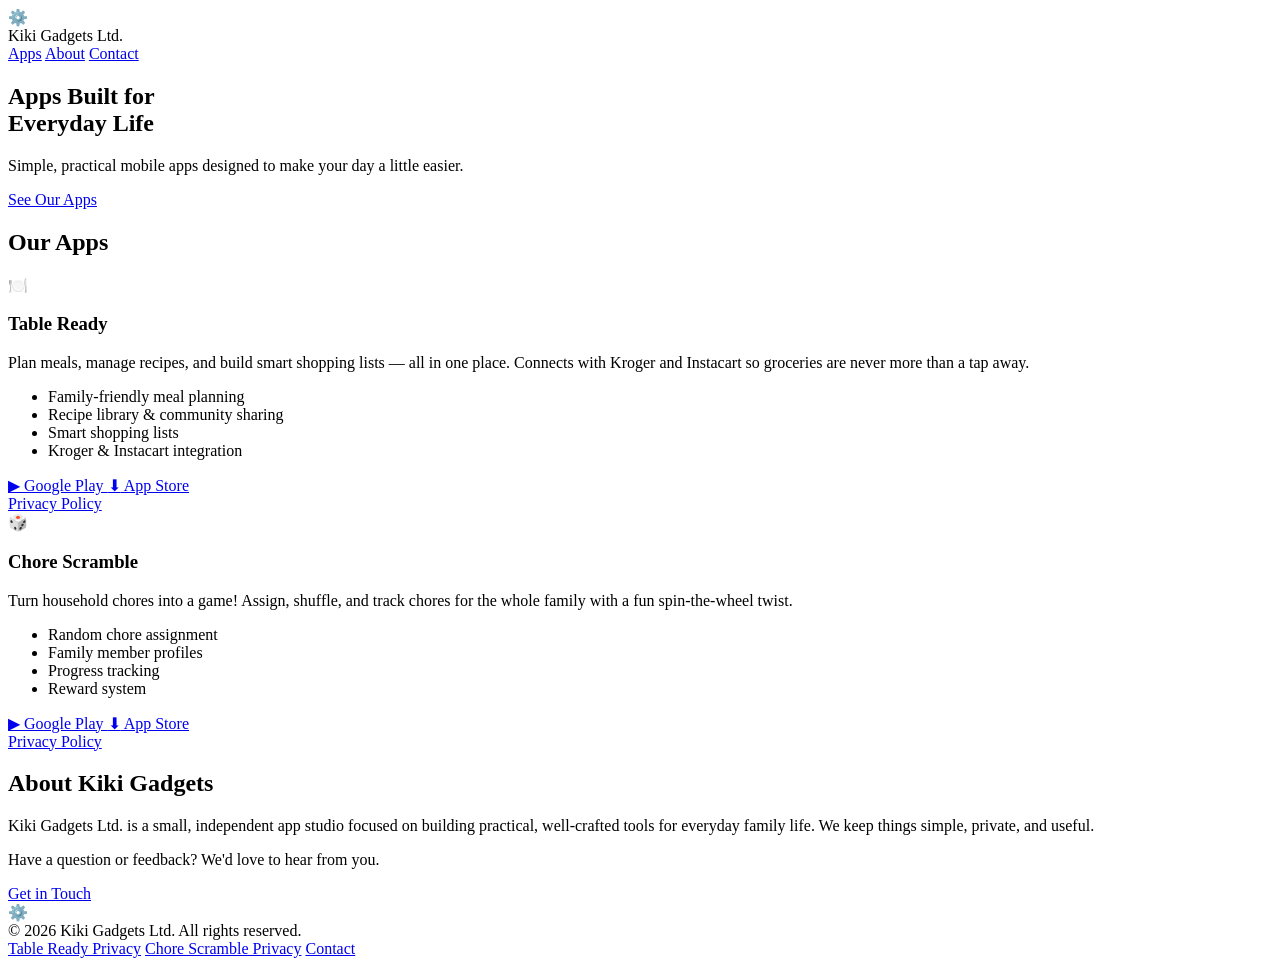
==== index.html @ 265336d8 "fix: update contact email to support@ in index.html" ====
<!DOCTYPE html>
<html lang="en">
<head>
  <meta charset="UTF-8" />
  <meta name="viewport" content="width=device-width, initial-scale=1.0" />
  <title>Kiki Gadgets Ltd. — Apps for Everyday Life</title>
  <link rel="stylesheet" href="style.css" />
</head>
<body>

  <!-- HEADER -->
  <header>
    <div class="header-inner">
      <div class="logo">
        <span class="logo-icon">⚙️</span>
        <div>
          <span class="logo-name">Kiki Gadgets</span>
          <span class="logo-tagline">Ltd.</span>
        </div>
      </div>
      <nav>
        <a href="#apps">Apps</a>
        <a href="#about">About</a>
        <a href="mailto:support@kikigadgetsltd.com">Contact</a>
      </nav>
    </div>
  </header>

  <!-- HERO -->
  <section class="hero">
    <div class="hero-inner">
      <h1>Apps Built for<br><span class="highlight">Everyday Life</span></h1>
      <p class="hero-sub">Simple, practical mobile apps designed to make your day a little easier.</p>
      <a href="#apps" class="btn-primary">See Our Apps</a>
    </div>
  </section>

  <!-- APPS -->
  <section id="apps" class="apps-section">
    <div class="container">
      <h2>Our Apps</h2>
      <div class="app-grid">

        <!-- Table Ready -->
        <div class="app-card">
          <div class="app-icon tr-icon">🍽️</div>
          <h3>Table Ready</h3>
          <p class="app-desc">
            Plan meals, manage recipes, and build smart shopping lists — all in one place.
            Connects with Kroger and Instacart so groceries are never more than a tap away.
          </p>
          <ul class="app-features">
            <li>Family-friendly meal planning</li>
            <li>Recipe library &amp; community sharing</li>
            <li>Smart shopping lists</li>
            <li>Kroger &amp; Instacart integration</li>
          </ul>
          <div class="app-links">
            <a href="#" class="store-btn google-btn">
              <span>▶</span> Google Play
            </a>
            <a href="#" class="store-btn apple-btn">
              <span>⬇</span> App Store
            </a>
          </div>
          <a href="privacy-table-ready.html" class="privacy-link">Privacy Policy</a>
        </div>

        <!-- Chore Scramble -->
        <div class="app-card">
          <div class="app-icon cs-icon">🎲</div>
          <h3>Chore Scramble</h3>
          <p class="app-desc">
            Turn household chores into a game! Assign, shuffle, and track chores for the
            whole family with a fun spin-the-wheel twist.
          </p>
          <ul class="app-features">
            <li>Random chore assignment</li>
            <li>Family member profiles</li>
            <li>Progress tracking</li>
            <li>Reward system</li>
          </ul>
          <div class="app-links">
            <a href="#" class="store-btn google-btn">
              <span>▶</span> Google Play
            </a>
            <a href="#" class="store-btn apple-btn">
              <span>⬇</span> App Store
            </a>
          </div>
          <a href="privacy-chore-scramble.html" class="privacy-link">Privacy Policy</a>
        </div>

      </div>
    </div>
  </section>

  <!-- ABOUT -->
  <section id="about" class="about-section">
    <div class="container about-inner">
      <div class="about-text">
        <h2>About Kiki Gadgets</h2>
        <p>
          Kiki Gadgets Ltd. is a small, independent app studio focused on building practical,
          well-crafted tools for everyday family life. We keep things simple, private, and useful.
        </p>
        <p>
          Have a question or feedback? We'd love to hear from you.
        </p>
        <a href="mailto:support@kikigadgetsltd.com" class="btn-secondary">Get in Touch</a>
      </div>
      <div class="about-icon">⚙️</div>
    </div>
  </section>

  <!-- FOOTER -->
  <footer>
    <div class="container footer-inner">
      <span>© 2026 Kiki Gadgets Ltd. All rights reserved.</span>
      <div class="footer-links">
        <a href="privacy-table-ready.html">Table Ready Privacy</a>
        <a href="privacy-chore-scramble.html">Chore Scramble Privacy</a>
        <a href="mailto:support@kikigadgetsltd.com">Contact</a>
      </div>
    </div>
  </footer>

</body>
</html>
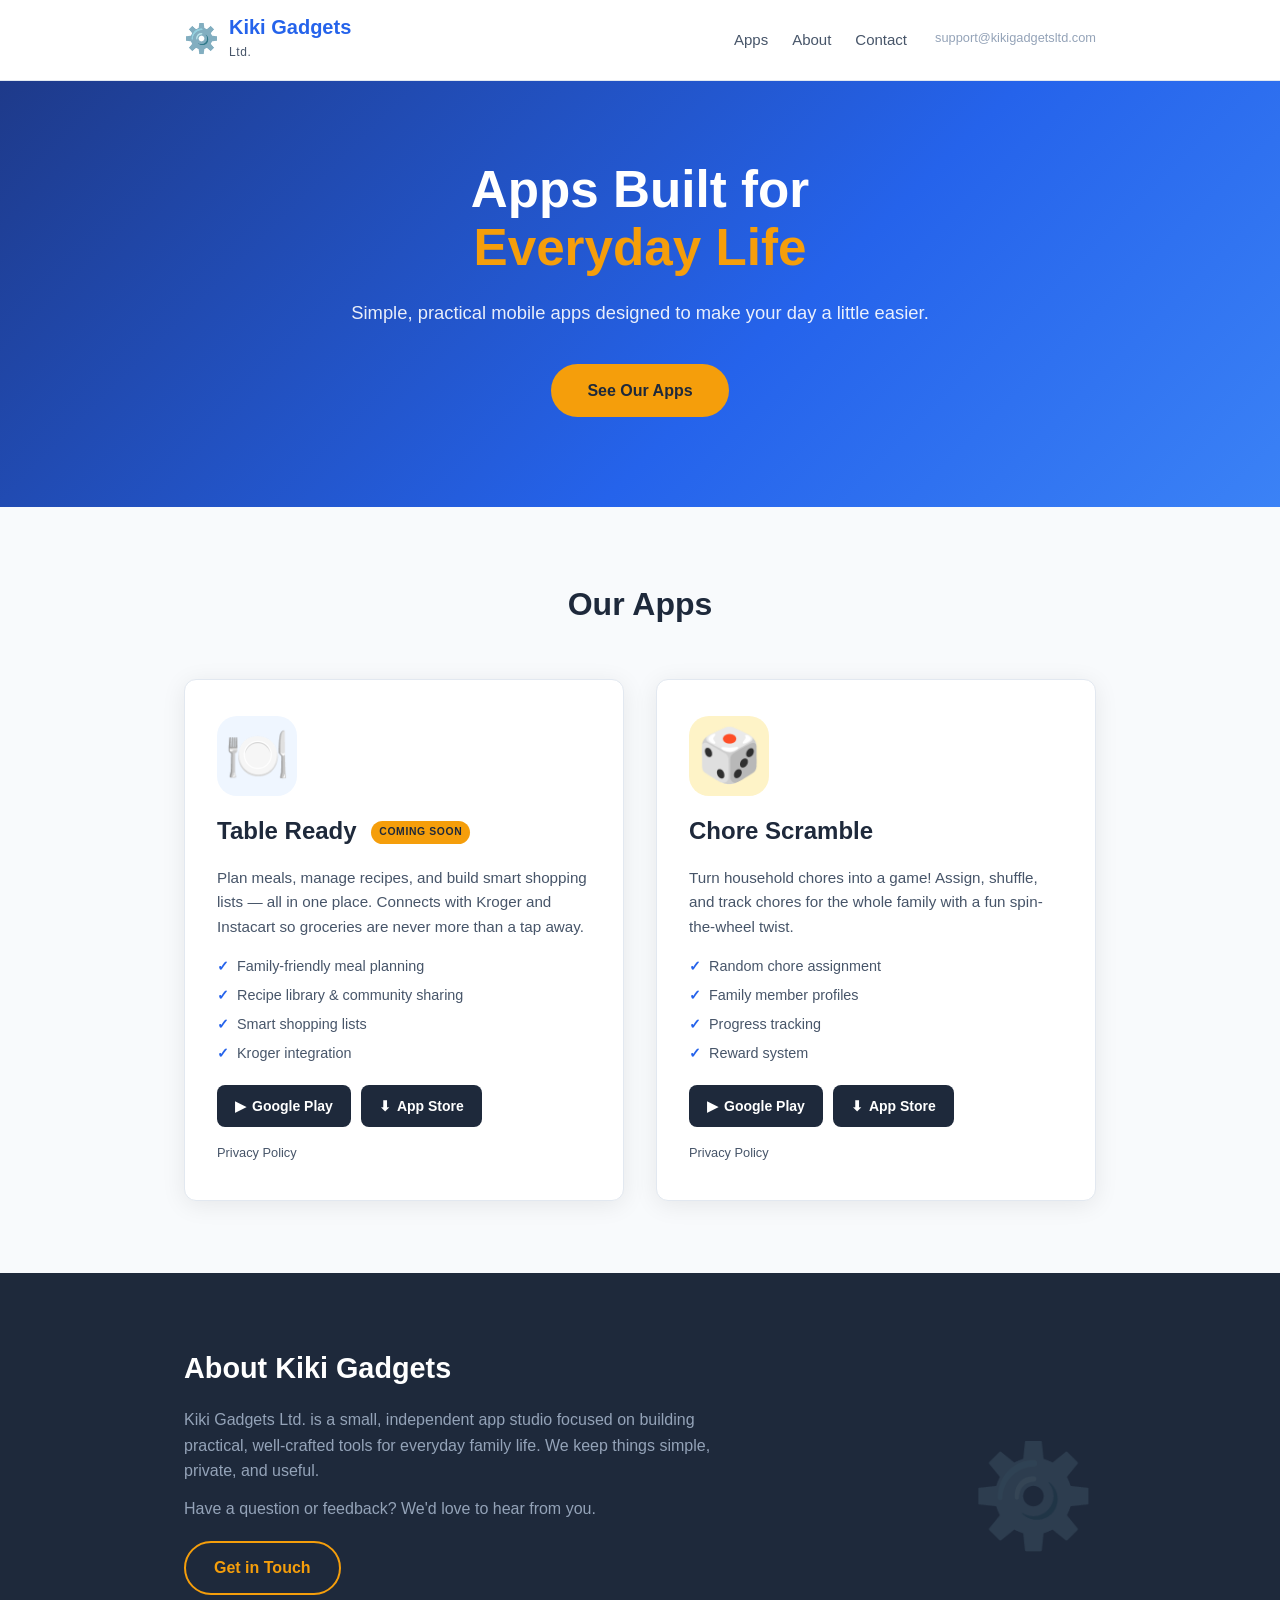
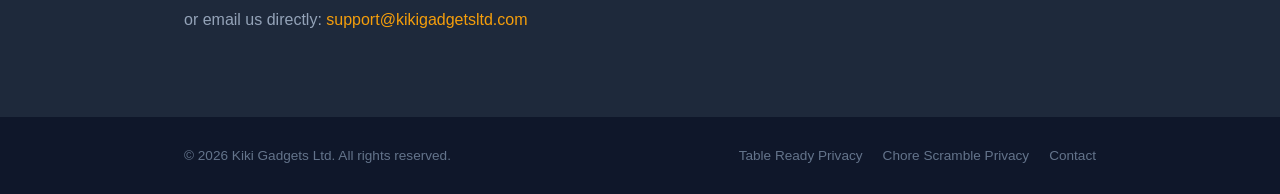
==== commit 1c5c4f07: "Add Kiki Gadgets site: homepage, privacy policies, styling - index.html: landing page with Table Rea" ====
--- a/index.html
+++ b/index.html
@@ -22,6 +22,7 @@
         <a href="#apps">Apps</a>
         <a href="#about">About</a>
         <a href="mailto:support@kikigadgetsltd.com">Contact</a>
+        <span class="nav-email">support@kikigadgetsltd.com</span>
       </nav>
     </div>
   </header>
@@ -44,7 +45,7 @@
         <!-- Table Ready -->
         <div class="app-card">
           <div class="app-icon tr-icon">🍽️</div>
-          <h3>Table Ready</h3>
+          <h3>Table Ready <span class="coming-soon">Coming Soon</span></h3>
           <p class="app-desc">
             Plan meals, manage recipes, and build smart shopping lists — all in one place.
             Connects with Kroger and Instacart so groceries are never more than a tap away.
@@ -53,7 +54,7 @@
             <li>Family-friendly meal planning</li>
             <li>Recipe library &amp; community sharing</li>
             <li>Smart shopping lists</li>
-            <li>Kroger &amp; Instacart integration</li>
+            <li>Kroger integration</li>
           </ul>
           <div class="app-links">
             <a href="#" class="store-btn google-btn">
@@ -108,6 +109,7 @@
           Have a question or feedback? We'd love to hear from you.
         </p>
         <a href="mailto:support@kikigadgetsltd.com" class="btn-secondary">Get in Touch</a>
+        <p class="contact-email">or email us directly: <a href="mailto:support@kikigadgetsltd.com">support@kikigadgetsltd.com</a></p>
       </div>
       <div class="about-icon">⚙️</div>
     </div>
--- a/style.css
+++ b/style.css
@@ -0,0 +1,428 @@
+/* ============================================
+   Kiki Gadgets — Main Stylesheet
+   ============================================ */
+
+:root {
+  --primary:    #2563eb;
+  --primary-dk: #1d4ed8;
+  --accent:     #f59e0b;
+  --dark:       #1e293b;
+  --mid:        #475569;
+  --light-bg:   #f8fafc;
+  --card-bg:    #ffffff;
+  --border:     #e2e8f0;
+  --radius:     12px;
+  --shadow:     0 4px 24px rgba(0,0,0,0.08);
+}
+
+* { box-sizing: border-box; margin: 0; padding: 0; }
+
+body {
+  font-family: -apple-system, BlinkMacSystemFont, "Segoe UI", Roboto, sans-serif;
+  color: var(--dark);
+  background: var(--light-bg);
+  line-height: 1.6;
+}
+
+a { color: var(--primary); text-decoration: none; }
+a:hover { text-decoration: underline; }
+
+.container {
+  max-width: 960px;
+  margin: 0 auto;
+  padding: 0 24px;
+}
+
+/* ---- HEADER ---- */
+header {
+  background: var(--card-bg);
+  border-bottom: 1px solid var(--border);
+  position: sticky;
+  top: 0;
+  z-index: 100;
+}
+
+.header-inner {
+  max-width: 960px;
+  margin: 0 auto;
+  padding: 16px 24px;
+  display: flex;
+  align-items: center;
+  justify-content: space-between;
+}
+
+.logo {
+  display: flex;
+  align-items: center;
+  gap: 10px;
+}
+
+.logo-icon { font-size: 28px; }
+
+.logo-name {
+  font-size: 20px;
+  font-weight: 700;
+  color: var(--primary);
+  display: block;
+  line-height: 1.1;
+}
+
+.logo-tagline {
+  font-size: 12px;
+  color: var(--mid);
+  letter-spacing: 0.05em;
+}
+
+nav { display: flex; gap: 24px; }
+
+nav a {
+  font-size: 15px;
+  font-weight: 500;
+  color: var(--mid);
+  transition: color 0.2s;
+}
+
+nav a:hover { color: var(--primary); text-decoration: none; }
+
+/* ---- HERO ---- */
+.hero {
+  background: linear-gradient(135deg, #1e3a8a 0%, #2563eb 60%, #3b82f6 100%);
+  color: white;
+  padding: 80px 24px 90px;
+  text-align: center;
+}
+
+.hero-inner { max-width: 640px; margin: 0 auto; }
+
+.hero h1 {
+  font-size: clamp(2rem, 5vw, 3.2rem);
+  font-weight: 800;
+  line-height: 1.15;
+  margin-bottom: 20px;
+}
+
+.highlight { color: var(--accent); }
+
+.hero-sub {
+  font-size: 1.15rem;
+  opacity: 0.9;
+  margin-bottom: 36px;
+}
+
+.btn-primary {
+  display: inline-block;
+  background: var(--accent);
+  color: #1e293b;
+  font-weight: 700;
+  font-size: 1rem;
+  padding: 14px 36px;
+  border-radius: 50px;
+  transition: transform 0.15s, box-shadow 0.15s;
+  text-decoration: none;
+}
+
+.btn-primary:hover {
+  transform: translateY(-2px);
+  box-shadow: 0 6px 20px rgba(0,0,0,0.2);
+  text-decoration: none;
+}
+
+/* ---- APPS SECTION ---- */
+.apps-section {
+  padding: 72px 0;
+}
+
+.apps-section h2 {
+  text-align: center;
+  font-size: 2rem;
+  font-weight: 700;
+  margin-bottom: 48px;
+  color: var(--dark);
+}
+
+.app-grid {
+  display: grid;
+  grid-template-columns: repeat(auto-fit, minmax(300px, 1fr));
+  gap: 32px;
+}
+
+.app-card {
+  background: var(--card-bg);
+  border-radius: var(--radius);
+  border: 1px solid var(--border);
+  box-shadow: var(--shadow);
+  padding: 36px 32px;
+  display: flex;
+  flex-direction: column;
+  gap: 16px;
+  transition: transform 0.2s, box-shadow 0.2s;
+}
+
+.app-card:hover {
+  transform: translateY(-4px);
+  box-shadow: 0 12px 36px rgba(0,0,0,0.12);
+}
+
+.app-icon {
+  font-size: 52px;
+  width: 80px;
+  height: 80px;
+  border-radius: 20px;
+  display: flex;
+  align-items: center;
+  justify-content: center;
+}
+
+.tr-icon { background: #eff6ff; }
+.cs-icon { background: #fef3c7; }
+
+.app-card h3 {
+  font-size: 1.5rem;
+  font-weight: 700;
+  color: var(--dark);
+}
+
+.app-desc {
+  color: var(--mid);
+  font-size: 0.95rem;
+}
+
+.app-features {
+  list-style: none;
+  display: flex;
+  flex-direction: column;
+  gap: 6px;
+  flex: 1;
+}
+
+.app-features li {
+  font-size: 0.9rem;
+  color: var(--mid);
+  padding-left: 20px;
+  position: relative;
+}
+
+.app-features li::before {
+  content: "✓";
+  position: absolute;
+  left: 0;
+  color: var(--primary);
+  font-weight: 700;
+}
+
+.app-links {
+  display: flex;
+  gap: 10px;
+  flex-wrap: wrap;
+  margin-top: 4px;
+}
+
+.store-btn {
+  display: inline-flex;
+  align-items: center;
+  gap: 6px;
+  padding: 10px 18px;
+  border-radius: 8px;
+  font-size: 0.875rem;
+  font-weight: 600;
+  text-decoration: none;
+  transition: opacity 0.2s;
+}
+
+.store-btn:hover { opacity: 0.85; text-decoration: none; }
+
+.google-btn {
+  background: #1e293b;
+  color: white;
+}
+
+.apple-btn {
+  background: #1e293b;
+  color: white;
+}
+
+.privacy-link {
+  font-size: 0.8rem;
+  color: var(--mid);
+  align-self: flex-start;
+}
+
+.privacy-link:hover { color: var(--primary); }
+
+/* Coming Soon badge */
+.coming-soon {
+  display: inline-block;
+  font-size: 0.65rem;
+  font-weight: 700;
+  text-transform: uppercase;
+  letter-spacing: 0.06em;
+  background: var(--accent);
+  color: #1e293b;
+  padding: 3px 8px;
+  border-radius: 50px;
+  vertical-align: middle;
+  margin-left: 8px;
+}
+
+/* Visible email in nav */
+.nav-email {
+  font-size: 0.8rem;
+  color: #94a3b8;
+  padding-left: 4px;
+}
+
+/* Visible email in about section */
+.contact-email {
+  font-size: 0.85rem;
+  color: #94a3b8;
+  margin-top: 12px;
+}
+
+.contact-email a {
+  color: var(--accent);
+}
+
+.contact-email a:hover {
+  color: white;
+}
+
+/* ---- ABOUT ---- */
+.about-section {
+  background: var(--dark);
+  color: white;
+  padding: 72px 0;
+}
+
+.about-inner {
+  display: flex;
+  align-items: center;
+  justify-content: space-between;
+  gap: 48px;
+}
+
+.about-text { max-width: 560px; }
+
+.about-text h2 {
+  font-size: 1.8rem;
+  font-weight: 700;
+  margin-bottom: 16px;
+}
+
+.about-text p {
+  color: #94a3b8;
+  margin-bottom: 12px;
+  font-size: 1rem;
+}
+
+.btn-secondary {
+  display: inline-block;
+  margin-top: 8px;
+  background: transparent;
+  border: 2px solid var(--accent);
+  color: var(--accent);
+  font-weight: 600;
+  padding: 12px 28px;
+  border-radius: 50px;
+  text-decoration: none;
+  transition: background 0.2s, color 0.2s;
+}
+
+.btn-secondary:hover {
+  background: var(--accent);
+  color: var(--dark);
+  text-decoration: none;
+}
+
+.about-icon { font-size: 100px; opacity: 0.15; }
+
+/* ---- FOOTER ---- */
+footer {
+  background: #0f172a;
+  color: #64748b;
+  padding: 28px 0;
+  font-size: 0.85rem;
+}
+
+.footer-inner {
+  display: flex;
+  align-items: center;
+  justify-content: space-between;
+  flex-wrap: wrap;
+  gap: 12px;
+}
+
+.footer-links { display: flex; gap: 20px; }
+
+.footer-links a { color: #64748b; }
+.footer-links a:hover { color: #94a3b8; }
+
+/* ---- PRIVACY PAGES ---- */
+.privacy-page {
+  max-width: 760px;
+  margin: 48px auto;
+  padding: 0 24px 80px;
+}
+
+.privacy-page .back-link {
+  display: inline-flex;
+  align-items: center;
+  gap: 6px;
+  color: var(--mid);
+  font-size: 0.9rem;
+  margin-bottom: 32px;
+}
+
+.privacy-page .back-link:hover { color: var(--primary); }
+
+.privacy-page h1 {
+  font-size: 2rem;
+  font-weight: 800;
+  margin-bottom: 4px;
+}
+
+.privacy-page .app-label {
+  color: var(--primary);
+  font-weight: 600;
+  font-size: 1rem;
+  margin-bottom: 4px;
+}
+
+.privacy-page .effective {
+  color: var(--mid);
+  font-size: 0.875rem;
+  margin-bottom: 36px;
+  padding-bottom: 24px;
+  border-bottom: 1px solid var(--border);
+}
+
+.privacy-page h2 {
+  font-size: 1.15rem;
+  font-weight: 700;
+  margin: 32px 0 10px;
+  color: var(--dark);
+}
+
+.privacy-page p, .privacy-page li {
+  color: var(--mid);
+  font-size: 0.95rem;
+  margin-bottom: 10px;
+}
+
+.privacy-page ul {
+  padding-left: 20px;
+  margin-bottom: 10px;
+}
+
+.privacy-page hr {
+  border: none;
+  border-top: 1px solid var(--border);
+  margin: 36px 0;
+}
+
+/* ---- RESPONSIVE ---- */
+@media (max-width: 640px) {
+  .about-inner { flex-direction: column; text-align: center; }
+  .about-icon { display: none; }
+  .footer-inner { flex-direction: column; align-items: flex-start; }
+  nav { gap: 16px; }
+}
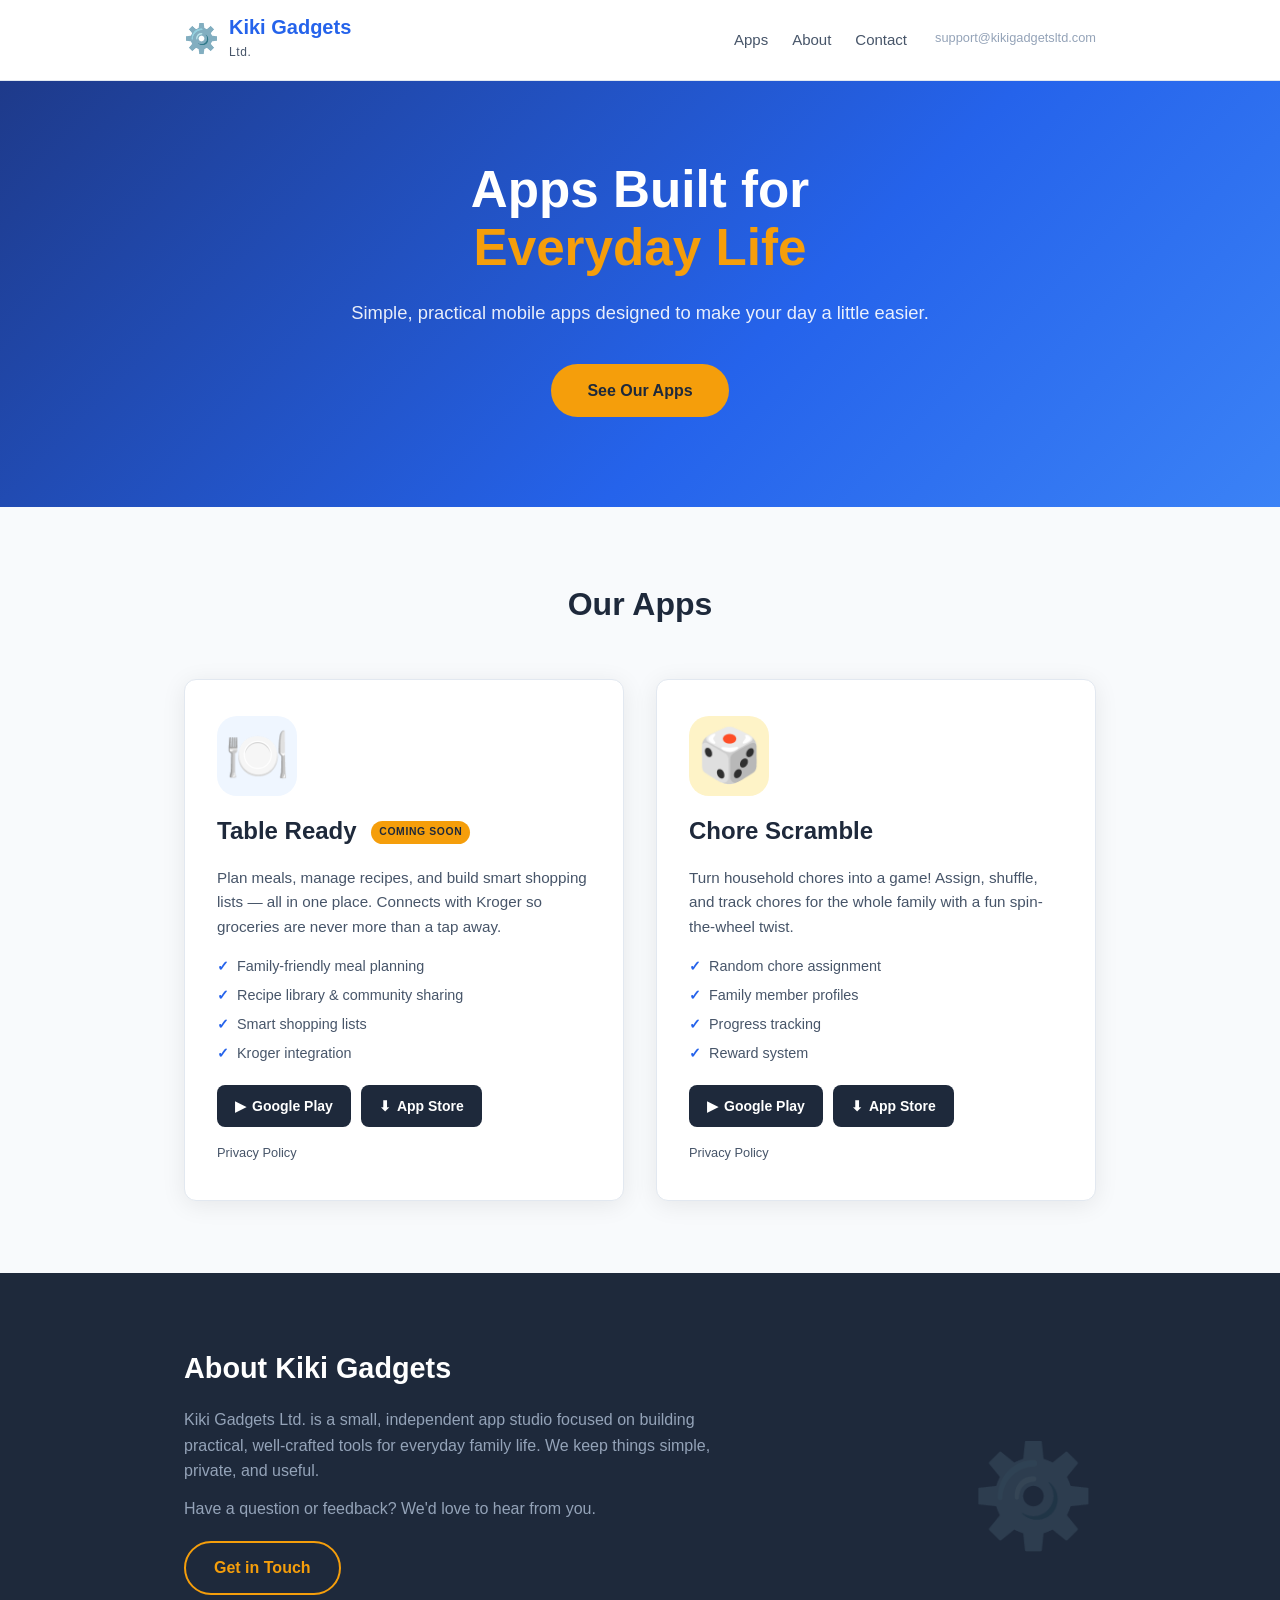
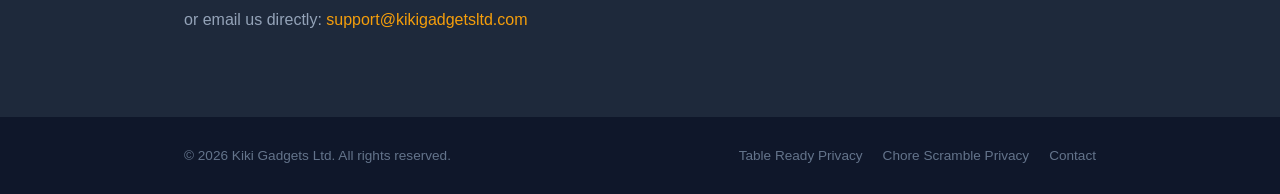
==== commit ac908028: "Add files via upload" ====
--- a/index.html
+++ b/index.html
@@ -48,7 +48,7 @@
           <h3>Table Ready <span class="coming-soon">Coming Soon</span></h3>
           <p class="app-desc">
             Plan meals, manage recipes, and build smart shopping lists — all in one place.
-            Connects with Kroger and Instacart so groceries are never more than a tap away.
+            Connects with Kroger so groceries are never more than a tap away.
           </p>
           <ul class="app-features">
             <li>Family-friendly meal planning</li>
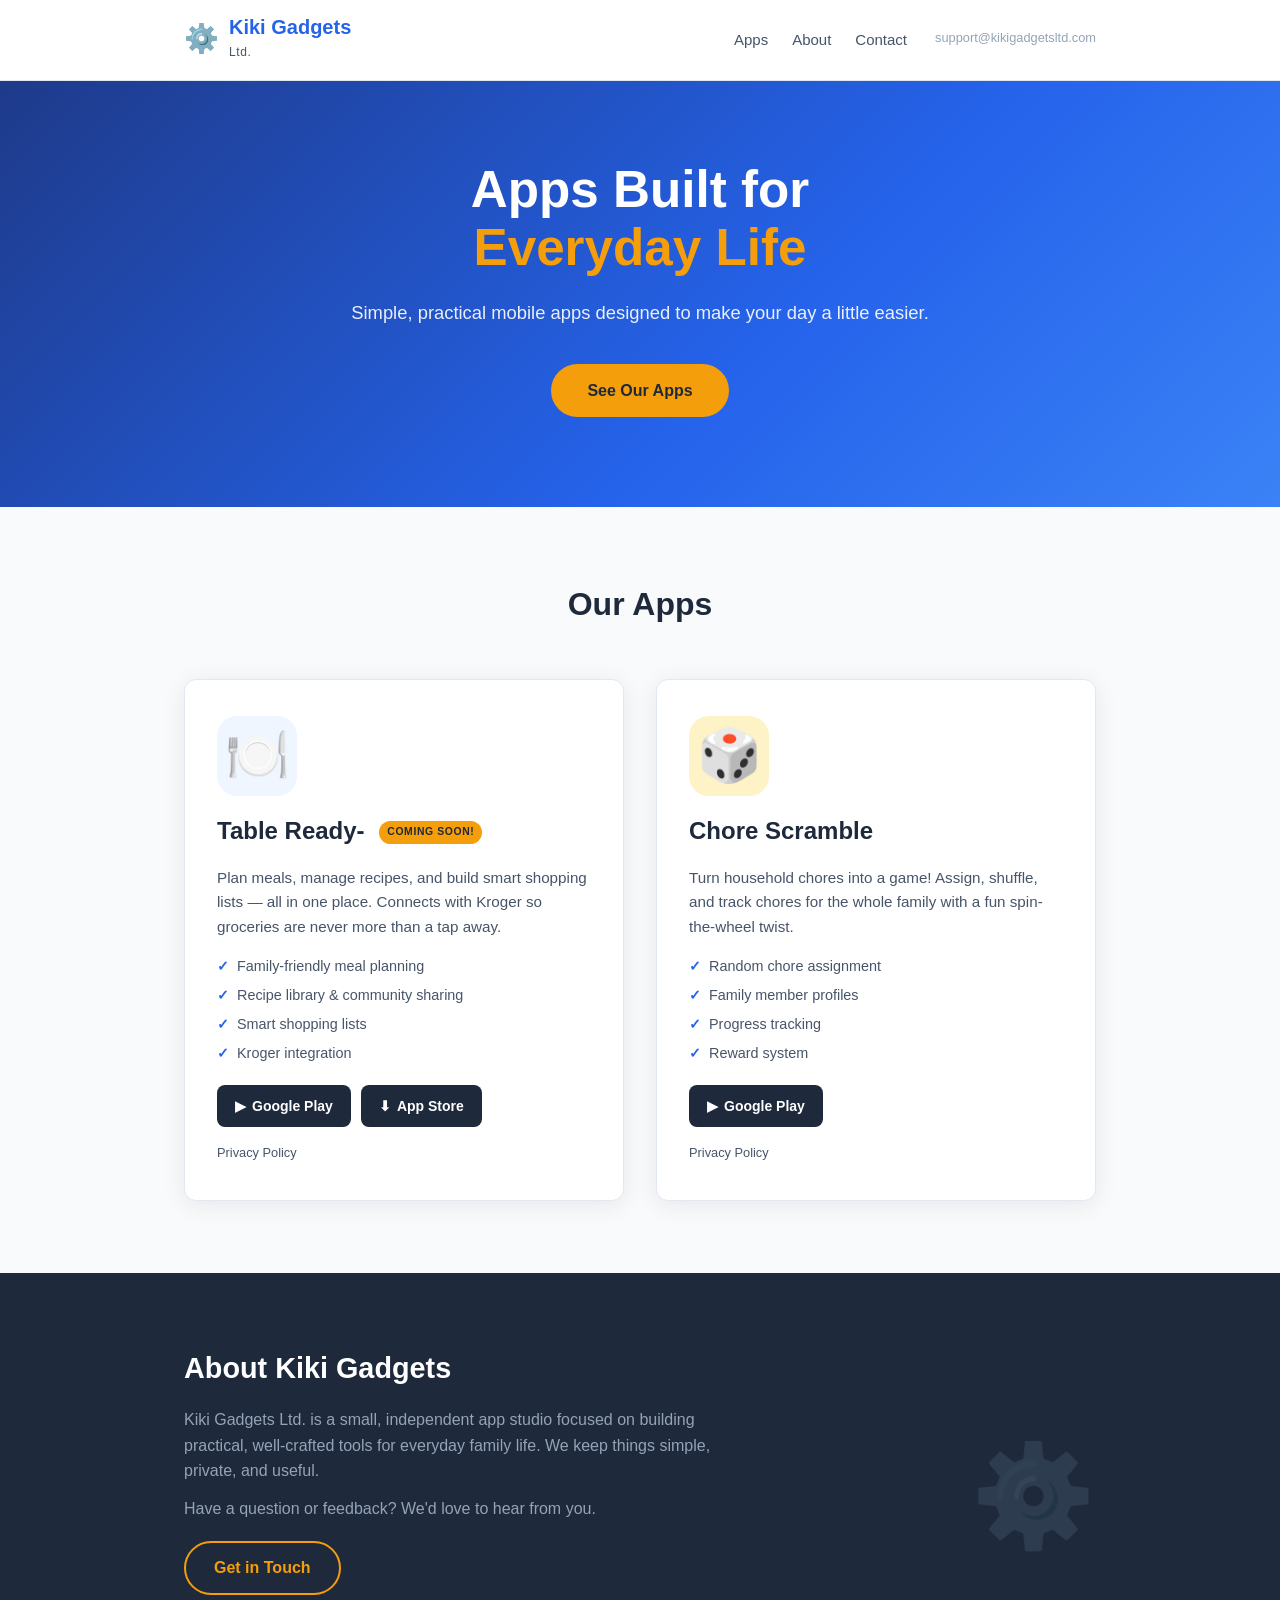
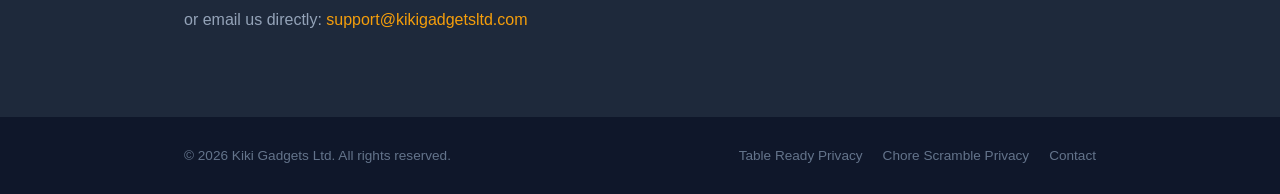
==== commit 3e79e733: "Update Chore Scramble: add Play Store link, remove App Store link" ====
--- a/index.html
+++ b/index.html
@@ -45,7 +45,7 @@
         <!-- Table Ready -->
         <div class="app-card">
           <div class="app-icon tr-icon">🍽️</div>
-          <h3>Table Ready <span class="coming-soon">Coming Soon</span></h3>
+          <h3>Table Ready- <span class="coming-soon">Coming Soon!</span></h3>
           <p class="app-desc">
             Plan meals, manage recipes, and build smart shopping lists — all in one place.
             Connects with Kroger so groceries are never more than a tap away.
@@ -82,11 +82,8 @@
             <li>Reward system</li>
           </ul>
           <div class="app-links">
-            <a href="#" class="store-btn google-btn">
+            <a href="https://play.google.com/store/apps/details?id=com.chorescramble.app" class="store-btn google-btn" target="_blank" rel="noopener">
               <span>▶</span> Google Play
-            </a>
-            <a href="#" class="store-btn apple-btn">
-              <span>⬇</span> App Store
             </a>
           </div>
           <a href="privacy-chore-scramble.html" class="privacy-link">Privacy Policy</a>
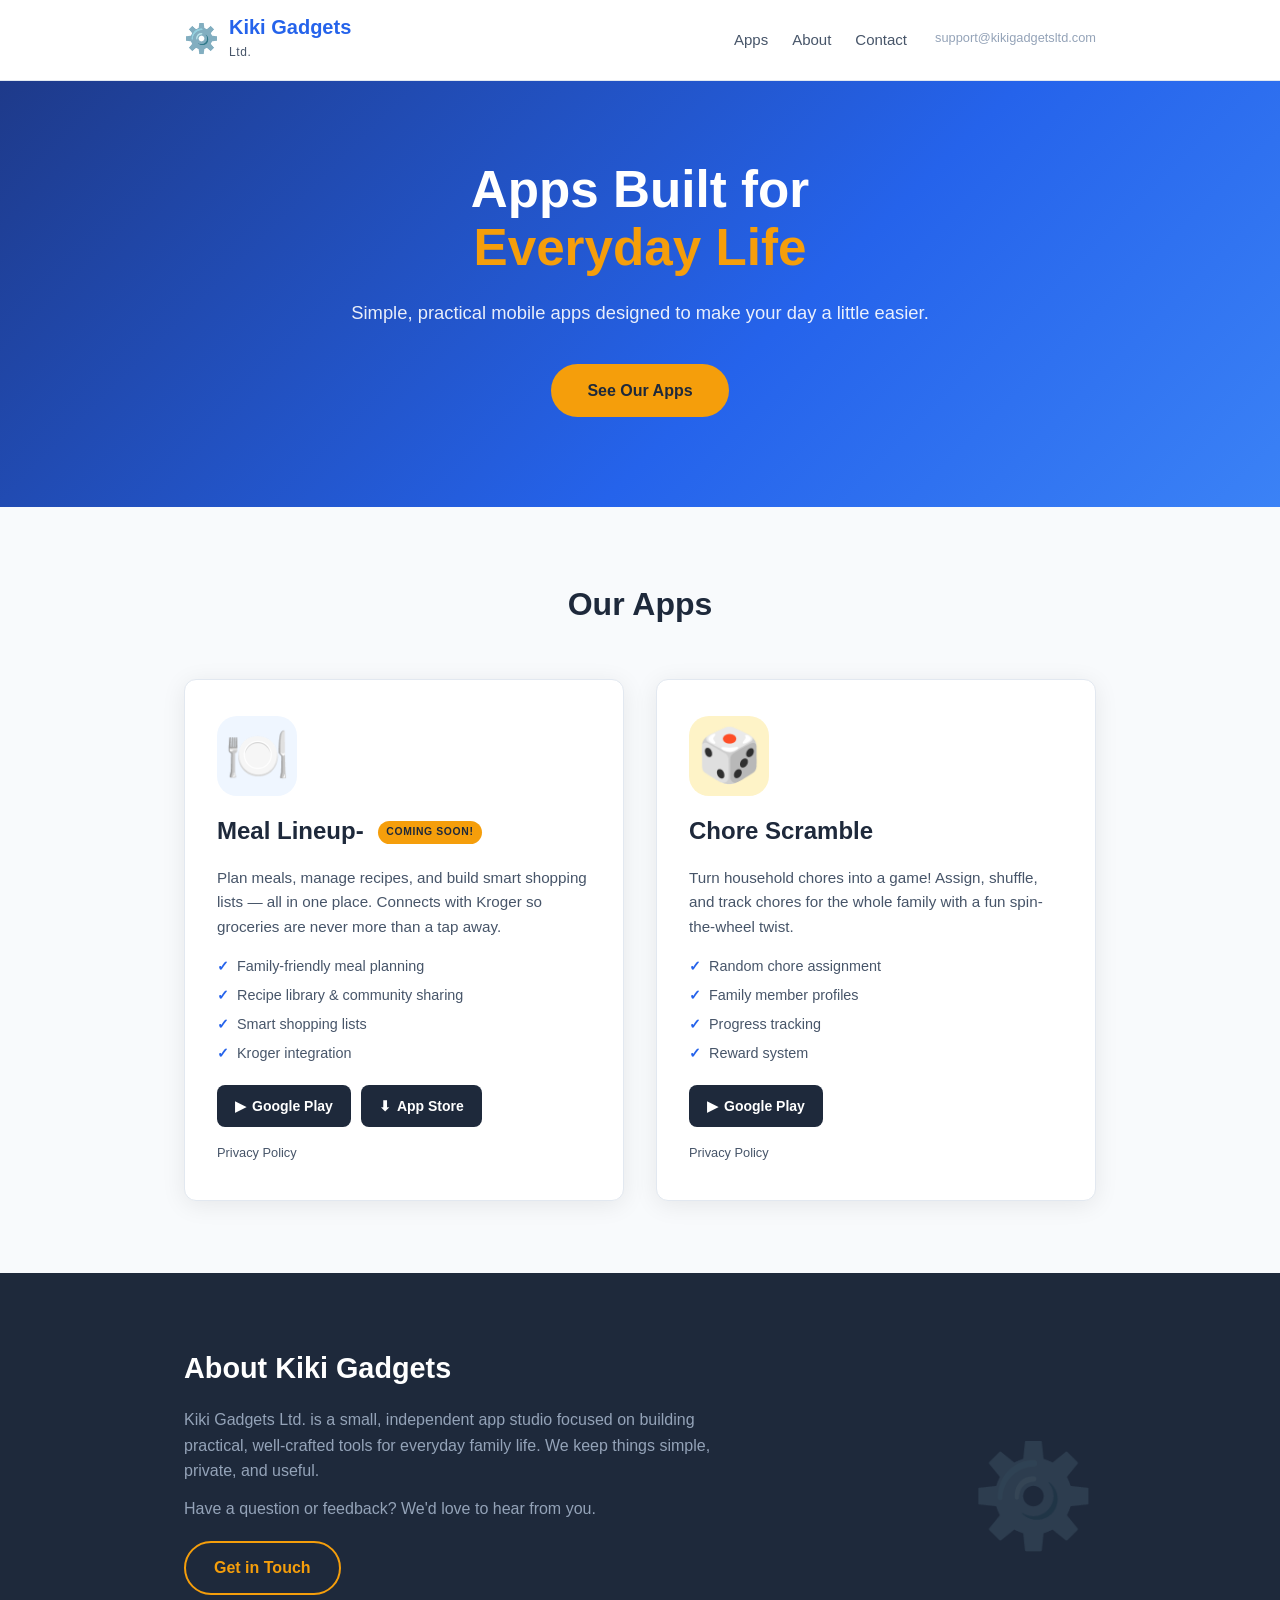
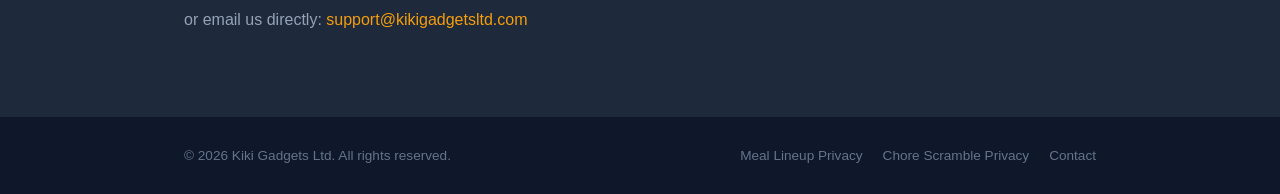
==== commit 57b3c047: "Rename Table Ready to Meal Lineup across site Renames privacy-table-ready.html to privacy-meal-lineu" ====
--- a/index.html
+++ b/index.html
@@ -42,10 +42,10 @@
       <h2>Our Apps</h2>
       <div class="app-grid">
 
-        <!-- Table Ready -->
+        <!-- Meal Lineup -->
         <div class="app-card">
-          <div class="app-icon tr-icon">🍽️</div>
-          <h3>Table Ready- <span class="coming-soon">Coming Soon!</span></h3>
+          <div class="app-icon ml-icon">🍽️</div>
+          <h3>Meal Lineup- <span class="coming-soon">Coming Soon!</span></h3>
           <p class="app-desc">
             Plan meals, manage recipes, and build smart shopping lists — all in one place.
             Connects with Kroger so groceries are never more than a tap away.
@@ -64,7 +64,7 @@
               <span>⬇</span> App Store
             </a>
           </div>
-          <a href="privacy-table-ready.html" class="privacy-link">Privacy Policy</a>
+          <a href="privacy-meal-lineup.html" class="privacy-link">Privacy Policy</a>
         </div>
 
         <!-- Chore Scramble -->
@@ -117,7 +117,7 @@
     <div class="container footer-inner">
       <span>© 2026 Kiki Gadgets Ltd. All rights reserved.</span>
       <div class="footer-links">
-        <a href="privacy-table-ready.html">Table Ready Privacy</a>
+        <a href="privacy-meal-lineup.html">Meal Lineup Privacy</a>
         <a href="privacy-chore-scramble.html">Chore Scramble Privacy</a>
         <a href="mailto:support@kikigadgetsltd.com">Contact</a>
       </div>
--- a/style.css
+++ b/style.css
@@ -173,7 +173,7 @@
   justify-content: center;
 }
 
-.tr-icon { background: #eff6ff; }
+.ml-icon { background: #eff6ff; }
 .cs-icon { background: #fef3c7; }
 
 .app-card h3 {
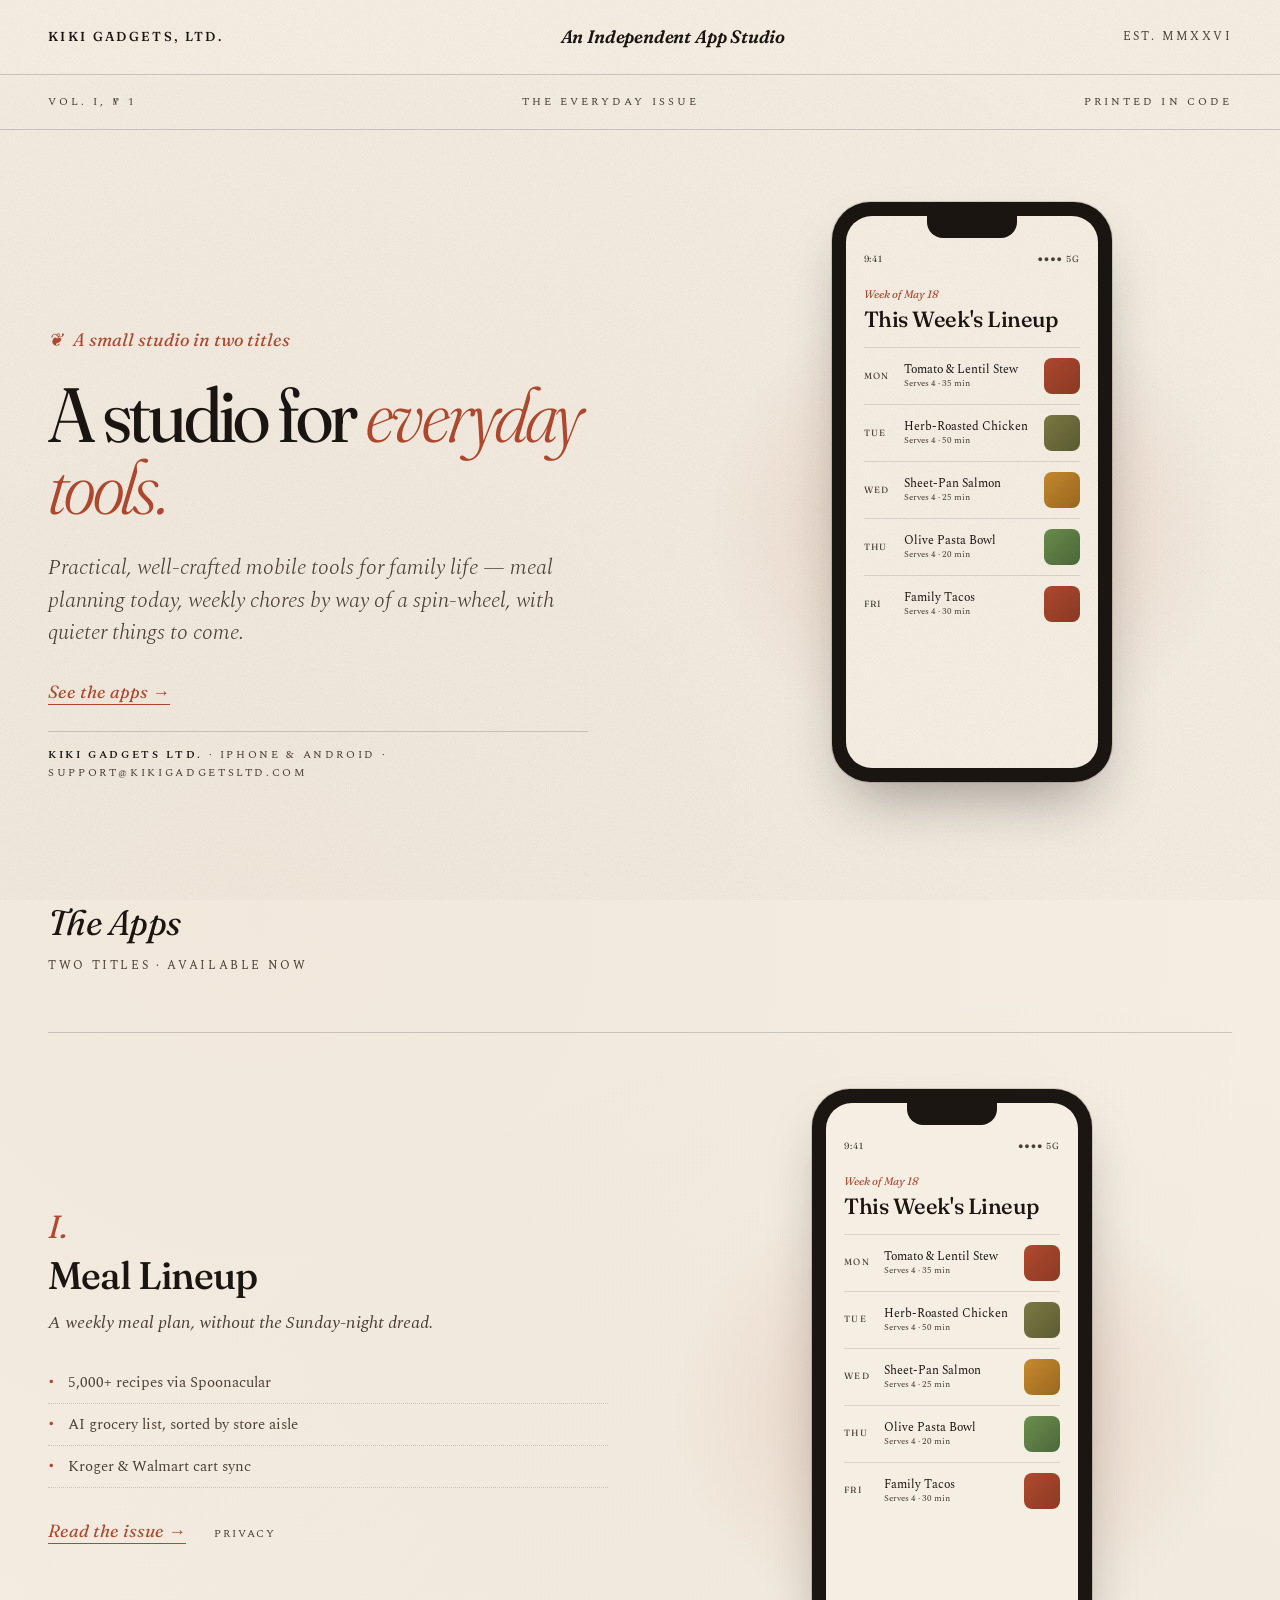
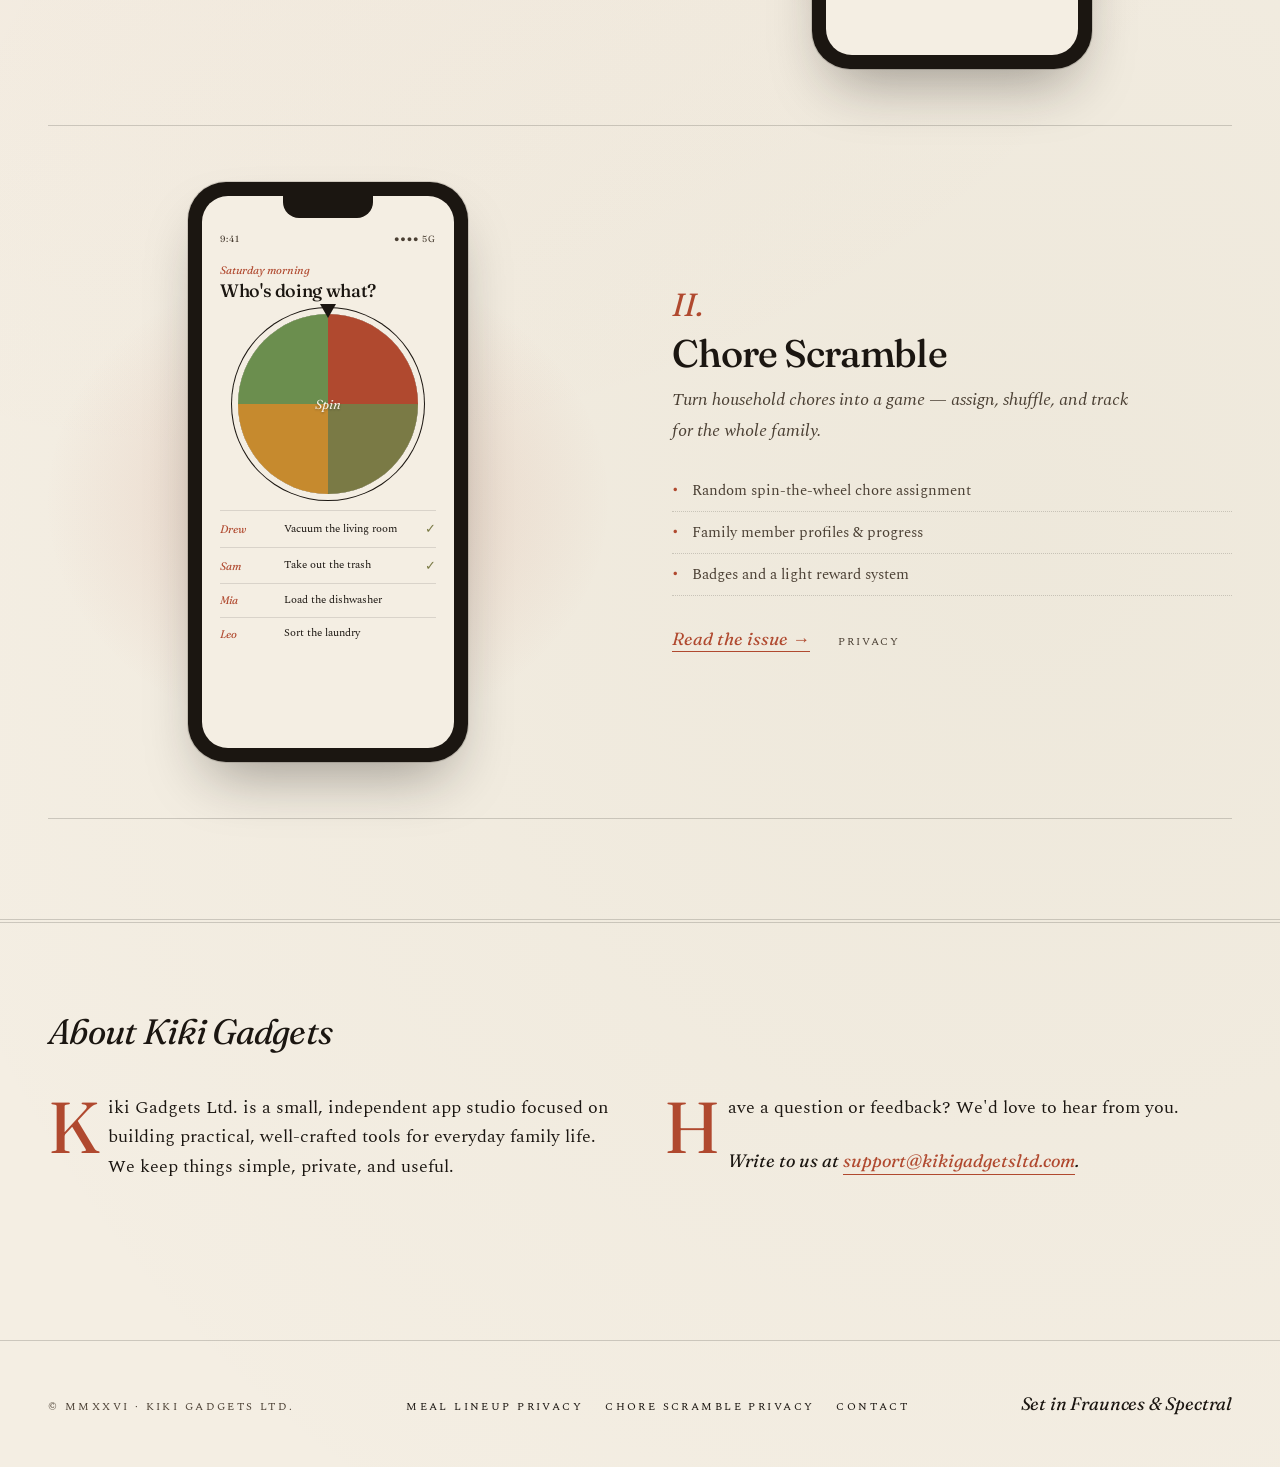
==== commit b9db193e: "Rewrite home page in editorial style; remove Coming Soon Co-Authored-By: Claude Opus 4.7 (1M context" ====
--- a/index.html
+++ b/index.html
@@ -3,126 +3,138 @@
 <head>
   <meta charset="UTF-8" />
   <meta name="viewport" content="width=device-width, initial-scale=1.0" />
-  <title>Kiki Gadgets Ltd. — Apps for Everyday Life</title>
+  <title>Kiki Gadgets Ltd. — An Independent App Studio</title>
+  <link rel="preconnect" href="https://fonts.googleapis.com">
+  <link rel="preconnect" href="https://fonts.gstatic.com" crossorigin>
+  <link href="https://fonts.googleapis.com/css2?family=Fraunces:ital,opsz,wght,SOFT@0,9..144,300..900,30;0,9..144,300..900,100;1,9..144,400..700,50&family=Spectral:ital,wght@0,300;0,400;0,500;0,600;1,400&display=swap" rel="stylesheet">
   <link rel="stylesheet" href="style.css" />
 </head>
 <body>
 
-  <!-- HEADER -->
-  <header>
-    <div class="header-inner">
-      <div class="logo">
-        <span class="logo-icon">⚙️</span>
-        <div>
-          <span class="logo-name">Kiki Gadgets</span>
-          <span class="logo-tagline">Ltd.</span>
+<header class="masthead">
+  <a href="index.html" class="masthead-back">Kiki Gadgets, Ltd.</a>
+  <div class="masthead-title">An Independent App Studio</div>
+  <div class="masthead-right">Est. MMXXVI</div>
+</header>
+
+<div class="issue">
+  <span>Vol. I, № 1</span>
+  <span>The Everyday Issue</span>
+  <span>Printed in code</span>
+</div>
+
+<section class="hero">
+  <div>
+    <div class="kicker">A small studio in two titles</div>
+    <h1 class="headline">A studio for <em>everyday tools.</em></h1>
+    <p class="deck">Practical, well-crafted mobile tools for family life — meal planning today, weekly chores by way of a spin-wheel, with quieter things to come.</p>
+    <a href="#apps" class="spread-readmore">See the apps →</a>
+    <div class="byline"><strong>Kiki Gadgets Ltd.</strong> · iPhone &amp; Android · support@kikigadgetsltd.com</div>
+  </div>
+  <div class="phone-wrap">
+    <div class="phone">
+      <div class="phone-notch"></div>
+      <div class="phone-screen">
+        <div class="ml-status"><span>9:41</span><span>●●●● 5G</span></div>
+        <div class="ml-week">Week of May 18</div>
+        <div class="ml-title">This Week's Lineup</div>
+        <div class="ml-day"><div class="ml-daylabel">MON</div><div class="ml-meal">Tomato &amp; Lentil Stew<small>Serves 4 · 35 min</small></div><div class="ml-thumb"></div></div>
+        <div class="ml-day"><div class="ml-daylabel">TUE</div><div class="ml-meal">Herb-Roasted Chicken<small>Serves 4 · 50 min</small></div><div class="ml-thumb two"></div></div>
+        <div class="ml-day"><div class="ml-daylabel">WED</div><div class="ml-meal">Sheet-Pan Salmon<small>Serves 4 · 25 min</small></div><div class="ml-thumb three"></div></div>
+        <div class="ml-day"><div class="ml-daylabel">THU</div><div class="ml-meal">Olive Pasta Bowl<small>Serves 4 · 20 min</small></div><div class="ml-thumb four"></div></div>
+        <div class="ml-day"><div class="ml-daylabel">FRI</div><div class="ml-meal">Family Tacos<small>Serves 4 · 30 min</small></div><div class="ml-thumb"></div></div>
+      </div>
+    </div>
+  </div>
+</section>
+
+<section id="apps" class="spreads">
+  <h2 class="spreads-heading">The Apps</h2>
+  <div class="spreads-sub">Two titles · Available now</div>
+
+  <article class="spread">
+    <div class="spread-text">
+      <div class="spread-num">I.</div>
+      <h3 class="spread-name">Meal Lineup</h3>
+      <p class="spread-deck">A weekly meal plan, without the Sunday-night dread.</p>
+      <ul class="spread-features">
+        <li>5,000+ recipes via Spoonacular</li>
+        <li>AI grocery list, sorted by store aisle</li>
+        <li>Kroger &amp; Walmart cart sync</li>
+      </ul>
+      <a href="app-meal-lineup.html" class="spread-readmore">Read the issue →</a>
+      <a href="privacy-meal-lineup.html" class="spread-privacy">Privacy</a>
+    </div>
+    <div class="phone-wrap">
+      <div class="phone">
+        <div class="phone-notch"></div>
+        <div class="phone-screen">
+          <div class="ml-status"><span>9:41</span><span>●●●● 5G</span></div>
+          <div class="ml-week">Week of May 18</div>
+          <div class="ml-title">This Week's Lineup</div>
+          <div class="ml-day"><div class="ml-daylabel">MON</div><div class="ml-meal">Tomato &amp; Lentil Stew<small>Serves 4 · 35 min</small></div><div class="ml-thumb"></div></div>
+          <div class="ml-day"><div class="ml-daylabel">TUE</div><div class="ml-meal">Herb-Roasted Chicken<small>Serves 4 · 50 min</small></div><div class="ml-thumb two"></div></div>
+          <div class="ml-day"><div class="ml-daylabel">WED</div><div class="ml-meal">Sheet-Pan Salmon<small>Serves 4 · 25 min</small></div><div class="ml-thumb three"></div></div>
+          <div class="ml-day"><div class="ml-daylabel">THU</div><div class="ml-meal">Olive Pasta Bowl<small>Serves 4 · 20 min</small></div><div class="ml-thumb four"></div></div>
+          <div class="ml-day"><div class="ml-daylabel">FRI</div><div class="ml-meal">Family Tacos<small>Serves 4 · 30 min</small></div><div class="ml-thumb"></div></div>
         </div>
       </div>
-      <nav>
-        <a href="#apps">Apps</a>
-        <a href="#about">About</a>
-        <a href="mailto:support@kikigadgetsltd.com">Contact</a>
-        <span class="nav-email">support@kikigadgetsltd.com</span>
-      </nav>
     </div>
-  </header>
+  </article>
 
-  <!-- HERO -->
-  <section class="hero">
-    <div class="hero-inner">
-      <h1>Apps Built for<br><span class="highlight">Everyday Life</span></h1>
-      <p class="hero-sub">Simple, practical mobile apps designed to make your day a little easier.</p>
-      <a href="#apps" class="btn-primary">See Our Apps</a>
-    </div>
-  </section>
-
-  <!-- APPS -->
-  <section id="apps" class="apps-section">
-    <div class="container">
-      <h2>Our Apps</h2>
-      <div class="app-grid">
-
-        <!-- Meal Lineup -->
-        <div class="app-card">
-          <div class="app-icon ml-icon">🍽️</div>
-          <h3>Meal Lineup- <span class="coming-soon">Coming Soon!</span></h3>
-          <p class="app-desc">
-            Plan meals, manage recipes, and build smart shopping lists — all in one place.
-            Connects with Kroger so groceries are never more than a tap away.
-          </p>
-          <ul class="app-features">
-            <li>Family-friendly meal planning</li>
-            <li>Recipe library &amp; community sharing</li>
-            <li>Smart shopping lists</li>
-            <li>Kroger integration</li>
-          </ul>
-          <div class="app-links">
-            <a href="#" class="store-btn google-btn">
-              <span>▶</span> Google Play
-            </a>
-            <a href="#" class="store-btn apple-btn">
-              <span>⬇</span> App Store
-            </a>
-          </div>
-          <a href="privacy-meal-lineup.html" class="privacy-link">Privacy Policy</a>
+  <article class="spread reverse">
+    <div class="phone-wrap">
+      <div class="phone">
+        <div class="phone-notch"></div>
+        <div class="phone-screen">
+          <div class="cs-status"><span>9:41</span><span>●●●● 5G</span></div>
+          <div class="cs-label">Saturday morning</div>
+          <div class="cs-title">Who's doing what?</div>
+          <div class="cs-wheel"><div class="cs-wheel-center">Spin</div></div>
+          <div class="cs-task"><div class="cs-tasker">Drew</div><div class="cs-tasktext">Vacuum the living room</div><div class="cs-check">✓</div></div>
+          <div class="cs-task"><div class="cs-tasker">Sam</div><div class="cs-tasktext">Take out the trash</div><div class="cs-check">✓</div></div>
+          <div class="cs-task"><div class="cs-tasker">Mia</div><div class="cs-tasktext">Load the dishwasher</div><div class="cs-check"></div></div>
+          <div class="cs-task"><div class="cs-tasker">Leo</div><div class="cs-tasktext">Sort the laundry</div><div class="cs-check"></div></div>
         </div>
-
-        <!-- Chore Scramble -->
-        <div class="app-card">
-          <div class="app-icon cs-icon">🎲</div>
-          <h3>Chore Scramble</h3>
-          <p class="app-desc">
-            Turn household chores into a game! Assign, shuffle, and track chores for the
-            whole family with a fun spin-the-wheel twist.
-          </p>
-          <ul class="app-features">
-            <li>Random chore assignment</li>
-            <li>Family member profiles</li>
-            <li>Progress tracking</li>
-            <li>Reward system</li>
-          </ul>
-          <div class="app-links">
-            <a href="https://play.google.com/store/apps/details?id=com.chorescramble.app" class="store-btn google-btn" target="_blank" rel="noopener">
-              <span>▶</span> Google Play
-            </a>
-          </div>
-          <a href="privacy-chore-scramble.html" class="privacy-link">Privacy Policy</a>
-        </div>
-
       </div>
     </div>
-  </section>
+    <div class="spread-text">
+      <div class="spread-num">II.</div>
+      <h3 class="spread-name">Chore Scramble</h3>
+      <p class="spread-deck">Turn household chores into a game — assign, shuffle, and track for the whole family.</p>
+      <ul class="spread-features">
+        <li>Random spin-the-wheel chore assignment</li>
+        <li>Family member profiles &amp; progress</li>
+        <li>Badges and a light reward system</li>
+      </ul>
+      <a href="app-chore-scramble.html" class="spread-readmore">Read the issue →</a>
+      <a href="privacy-chore-scramble.html" class="spread-privacy">Privacy</a>
+    </div>
+  </article>
+</section>
 
-  <!-- ABOUT -->
-  <section id="about" class="about-section">
-    <div class="container about-inner">
-      <div class="about-text">
-        <h2>About Kiki Gadgets</h2>
-        <p>
-          Kiki Gadgets Ltd. is a small, independent app studio focused on building practical,
-          well-crafted tools for everyday family life. We keep things simple, private, and useful.
-        </p>
-        <p>
-          Have a question or feedback? We'd love to hear from you.
-        </p>
-        <a href="mailto:support@kikigadgetsltd.com" class="btn-secondary">Get in Touch</a>
-        <p class="contact-email">or email us directly: <a href="mailto:support@kikigadgetsltd.com">support@kikigadgetsltd.com</a></p>
-      </div>
-      <div class="about-icon">⚙️</div>
+<section id="about" class="about">
+  <h2 class="about-heading">About Kiki Gadgets</h2>
+  <div class="about-grid">
+    <div>
+      <p>Kiki Gadgets Ltd. is a small, independent app studio focused on building practical, well-crafted tools for everyday family life. We keep things simple, private, and useful.</p>
     </div>
-  </section>
+    <div>
+      <p>Have a question or feedback? We'd love to hear from you.</p>
+      <p class="about-contact">Write to us at <a href="mailto:support@kikigadgetsltd.com">support@kikigadgetsltd.com</a>.</p>
+    </div>
+  </div>
+</section>
 
-  <!-- FOOTER -->
-  <footer>
-    <div class="container footer-inner">
-      <span>© 2026 Kiki Gadgets Ltd. All rights reserved.</span>
-      <div class="footer-links">
-        <a href="privacy-meal-lineup.html">Meal Lineup Privacy</a>
-        <a href="privacy-chore-scramble.html">Chore Scramble Privacy</a>
-        <a href="mailto:support@kikigadgetsltd.com">Contact</a>
-      </div>
-    </div>
-  </footer>
+<footer class="colophon">
+  <span>© MMXXVI · Kiki Gadgets Ltd.</span>
+  <div class="colophon-links">
+    <a href="privacy-meal-lineup.html">Meal Lineup Privacy</a>
+    <a href="privacy-chore-scramble.html">Chore Scramble Privacy</a>
+    <a href="mailto:support@kikigadgetsltd.com">Contact</a>
+  </div>
+  <span class="colophon-mark">Set in Fraunces &amp; Spectral</span>
+</footer>
 
 </body>
 </html>
--- a/style.css
+++ b/style.css
@@ -1,428 +1,436 @@
 /* ============================================
-   Kiki Gadgets — Main Stylesheet
+   Kiki Gadgets — Editorial Stylesheet
+   Set in Fraunces & Spectral
    ============================================ */
 
 :root {
-  --primary:    #2563eb;
-  --primary-dk: #1d4ed8;
-  --accent:     #f59e0b;
-  --dark:       #1e293b;
-  --mid:        #475569;
-  --light-bg:   #f8fafc;
-  --card-bg:    #ffffff;
-  --border:     #e2e8f0;
-  --radius:     12px;
-  --shadow:     0 4px 24px rgba(0,0,0,0.08);
+  --paper: #F4EEE3;
+  --paper-deep: #ECE3D1;
+  --ink: #1B1611;
+  --ink-soft: #4A3F33;
+  --terracotta: #B0492F;
+  --olive: #7A7A45;
+  --rule: rgba(27,22,17,0.18);
+  --rule-strong: rgba(27,22,17,0.32);
+  --max: 1300px;
 }
 
 * { box-sizing: border-box; margin: 0; padding: 0; }
-
+html { scroll-behavior: smooth; }
+html, body { background: var(--paper); color: var(--ink); }
 body {
-  font-family: -apple-system, BlinkMacSystemFont, "Segoe UI", Roboto, sans-serif;
-  color: var(--dark);
-  background: var(--light-bg);
-  line-height: 1.6;
-}
-
-a { color: var(--primary); text-decoration: none; }
-a:hover { text-decoration: underline; }
-
-.container {
-  max-width: 960px;
+  font-family: 'Spectral', Georgia, serif;
+  font-size: 17px;
+  line-height: 1.65;
+  overflow-x: hidden;
+  background-image:
+    radial-gradient(circle at 20% 30%, rgba(176,73,47,0.04) 0%, transparent 50%),
+    radial-gradient(circle at 80% 70%, rgba(122,122,69,0.05) 0%, transparent 50%);
+}
+body::before {
+  content: "";
+  position: fixed; inset: 0; pointer-events: none; z-index: 1000;
+  opacity: 0.5;
+  background-image: url("data:image/svg+xml;utf8,<svg xmlns='http://www.w3.org/2000/svg' width='200' height='200'><filter id='n'><feTurbulence type='fractalNoise' baseFrequency='0.85' numOctaves='2' stitchTiles='stitch'/><feColorMatrix values='0 0 0 0 0  0 0 0 0 0  0 0 0 0 0  0 0 0 0.06 0'/></filter><rect width='100%25' height='100%25' filter='url(%23n)'/></svg>");
+}
+a { color: var(--ink); text-decoration: none; transition: color 0.2s; }
+a:hover { color: var(--terracotta); }
+
+/* ---- Masthead ---- */
+.masthead {
+  border-bottom: 1px solid var(--rule);
+  padding: 22px 48px;
+  display: flex; align-items: center; justify-content: space-between;
+  font-family: 'Fraunces', serif;
+  font-variation-settings: "SOFT" 30;
+  position: sticky; top: 0;
+  background: var(--paper);
+  z-index: 50;
+}
+.masthead-back { font-size: 13px; letter-spacing: 0.18em; text-transform: uppercase; font-weight: 500; }
+.masthead-title { font-weight: 600; font-style: italic; font-size: 18px; letter-spacing: -0.01em; }
+.masthead-right { font-family: 'Spectral', serif; font-size: 12px; letter-spacing: 0.2em; text-transform: uppercase; color: var(--ink-soft); }
+
+/* ---- Issue strip ---- */
+.issue {
+  padding: 18px 48px;
+  border-bottom: 1px solid var(--rule);
+  display: flex; justify-content: space-between;
+  font-size: 11px; letter-spacing: 0.28em; text-transform: uppercase;
+  color: var(--ink-soft);
+}
+.issue strong { color: var(--terracotta); font-weight: 600; }
+
+/* ---- Hero ---- */
+.hero {
+  max-width: var(--max);
   margin: 0 auto;
-  padding: 0 24px;
-}
-
-/* ---- HEADER ---- */
-header {
-  background: var(--card-bg);
-  border-bottom: 1px solid var(--border);
-  position: sticky;
-  top: 0;
-  z-index: 100;
-}
-
-.header-inner {
-  max-width: 960px;
-  margin: 0 auto;
-  padding: 16px 24px;
-  display: flex;
-  align-items: center;
-  justify-content: space-between;
-}
-
-.logo {
-  display: flex;
-  align-items: center;
-  gap: 10px;
-}
-
-.logo-icon { font-size: 28px; }
-
-.logo-name {
-  font-size: 20px;
-  font-weight: 700;
-  color: var(--primary);
-  display: block;
-  line-height: 1.1;
-}
-
-.logo-tagline {
-  font-size: 12px;
-  color: var(--mid);
-  letter-spacing: 0.05em;
-}
-
-nav { display: flex; gap: 24px; }
-
-nav a {
-  font-size: 15px;
+  padding: 72px 48px 32px;
+  display: grid; grid-template-columns: 1.15fr 1fr;
+  gap: 64px; align-items: end;
+}
+.kicker {
+  font-family: 'Fraunces', serif;
+  font-style: italic; color: var(--terracotta);
+  font-size: 18px; margin-bottom: 24px;
+}
+.kicker::before { content: "❦ "; margin-right: 6px; }
+.headline {
+  font-family: 'Fraunces', serif;
+  font-variation-settings: "SOFT" 40, "opsz" 144;
+  font-weight: 400;
+  font-size: clamp(3rem, 6vw, 6rem);
+  line-height: 0.94;
+  letter-spacing: -0.035em;
+  margin-bottom: 28px;
+}
+.headline em { font-style: italic; font-weight: 300; color: var(--terracotta); }
+.deck {
+  font-family: 'Spectral', serif;
+  font-style: italic; font-weight: 300;
+  font-size: 1.4rem; line-height: 1.45;
+  color: var(--ink-soft);
+  max-width: 540px;
+  margin-bottom: 28px;
+}
+.byline {
+  margin-top: 24px;
+  font-size: 11px; letter-spacing: 0.24em; text-transform: uppercase;
+  color: var(--ink-soft);
+  border-top: 1px solid var(--rule);
+  padding-top: 14px;
+  max-width: 540px;
+}
+.byline strong { color: var(--ink); font-weight: 600; }
+
+/* ---- Phone mockup ---- */
+.phone-wrap { display: flex; justify-content: center; align-items: flex-end; position: relative; }
+.phone-wrap::before {
+  content: ""; position: absolute; inset: 10% -5% 0 -5%;
+  background: radial-gradient(ellipse at center, rgba(176,73,47,0.18) 0%, transparent 65%);
+  z-index: 0;
+}
+.phone {
+  width: 280px; height: 580px;
+  background: var(--ink);
+  border-radius: 38px; padding: 14px;
+  box-shadow: 0 30px 60px -20px rgba(27,22,17,0.4), 0 0 0 1px rgba(27,22,17,0.15);
+  position: relative; z-index: 1;
+}
+.phone-notch {
+  position: absolute; top: 14px; left: 50%; transform: translateX(-50%);
+  width: 90px; height: 22px; background: var(--ink);
+  border-radius: 0 0 16px 16px; z-index: 2;
+}
+.phone-screen {
+  background: var(--paper);
+  border-radius: 26px;
+  height: 100%;
+  padding: 36px 18px 20px;
+  overflow: hidden; position: relative;
+}
+
+/* Phone — Meal Lineup */
+.ml-status {
+  display: flex; justify-content: space-between;
+  font-family: 'Fraunces', serif;
+  font-size: 9px; letter-spacing: 0.1em;
+  color: var(--ink-soft); margin-bottom: 18px;
+}
+.ml-week { font-family: 'Fraunces', serif; font-style: italic; font-size: 11px; color: var(--terracotta); margin-bottom: 4px; }
+.ml-title { font-family: 'Fraunces', serif; font-weight: 500; font-size: 22px; line-height: 1.1; margin-bottom: 16px; letter-spacing: -0.02em; }
+.ml-day { border-top: 1px solid rgba(27,22,17,0.12); padding: 10px 0; display: flex; gap: 10px; align-items: center; }
+.ml-daylabel { font-family: 'Fraunces', serif; font-size: 9px; letter-spacing: 0.16em; text-transform: uppercase; color: var(--ink-soft); width: 30px; }
+.ml-meal { font-family: 'Spectral', serif; font-size: 12px; flex: 1; line-height: 1.3; }
+.ml-meal small { color: var(--ink-soft); display: block; font-size: 9px; margin-top: 1px; }
+.ml-thumb { width: 36px; height: 36px; border-radius: 8px; background: linear-gradient(135deg, var(--terracotta) 0%, #8C3A24 100%); }
+.ml-thumb.two { background: linear-gradient(135deg, var(--olive) 0%, #5C5C33 100%); }
+.ml-thumb.three { background: linear-gradient(135deg, #C68A2E 0%, #9A6820 100%); }
+.ml-thumb.four { background: linear-gradient(135deg, #6B8E4E 0%, #4C6939 100%); }
+
+/* Phone — Chore Scramble */
+.cs-status {
+  display: flex; justify-content: space-between;
+  font-family: 'Fraunces', serif;
+  font-size: 9px; letter-spacing: 0.1em;
+  color: var(--ink-soft); margin-bottom: 14px;
+}
+.cs-label { font-family: 'Fraunces', serif; font-style: italic; font-size: 11px; color: var(--terracotta); margin-bottom: 2px; }
+.cs-title { font-family: 'Fraunces', serif; font-weight: 500; font-size: 18px; line-height: 1.1; margin-bottom: 14px; letter-spacing: -0.02em; }
+.cs-wheel {
+  width: 180px; height: 180px;
+  border-radius: 50%;
+  margin: 0 auto 16px;
+  position: relative;
+  background: conic-gradient(var(--terracotta) 0 25%, var(--olive) 25% 50%, #C68A2E 50% 75%, #6B8E4E 75% 100%);
+  box-shadow: 0 0 0 6px var(--paper), 0 0 0 7px var(--ink);
+}
+.cs-wheel::after {
+  content: ""; position: absolute;
+  top: -10px; left: 50%; transform: translateX(-50%);
+  border-left: 8px solid transparent;
+  border-right: 8px solid transparent;
+  border-top: 14px solid var(--ink);
+}
+.cs-wheel-center {
+  position: absolute; inset: 0;
+  display: flex; align-items: center; justify-content: center;
+  font-family: 'Fraunces', serif; font-style: italic;
+  font-size: 13px; color: var(--paper);
+  text-shadow: 0 1px 2px rgba(0,0,0,0.3);
+  letter-spacing: -0.01em;
+}
+.cs-task { border-top: 1px solid rgba(27,22,17,0.12); padding: 7px 0; display: flex; gap: 8px; align-items: center; }
+.cs-tasker { font-family: 'Fraunces', serif; font-style: italic; font-size: 11px; color: var(--terracotta); width: 56px; flex-shrink: 0; }
+.cs-tasktext { font-family: 'Spectral', serif; font-size: 11px; flex: 1; line-height: 1.3; }
+.cs-check { font-family: 'Fraunces', serif; font-size: 13px; color: var(--olive); }
+
+/* ---- Drop cap intro ---- */
+.intro-section {
+  max-width: var(--max);
+  margin: 64px auto 0;
+  padding: 64px 48px 0;
+  border-top: 4px double var(--rule);
+}
+.intro-grid {
+  display: grid; grid-template-columns: 1fr 1fr;
+  gap: 48px; padding-top: 32px;
+}
+.intro p { font-size: 19px; line-height: 1.6; color: var(--ink); margin-bottom: 1em; }
+.intro p:first-child::first-letter {
+  font-family: 'Fraunces', serif;
+  font-weight: 400;
+  font-size: 5.5em;
+  float: left; line-height: 0.85;
+  margin: 6px 10px -4px 0;
+  color: var(--terracotta);
+}
+
+/* ---- Chapters ---- */
+.chapters { max-width: var(--max); margin: 100px auto 0; padding: 0 48px; }
+.chapters-heading {
+  font-family: 'Fraunces', serif;
+  font-weight: 400; font-style: italic;
+  font-size: 2.2rem; letter-spacing: -0.02em;
+  margin-bottom: 4px;
+}
+.chapters-sub {
+  font-size: 12px; letter-spacing: 0.22em; text-transform: uppercase;
+  color: var(--ink-soft); margin-bottom: 56px;
+}
+.chapter {
+  display: grid; grid-template-columns: 80px 1fr 2fr;
+  gap: 40px; padding: 36px 0;
+  border-top: 1px solid var(--rule);
+  align-items: baseline;
+}
+.chapter:last-child { border-bottom: 1px solid var(--rule); }
+.chapter-num {
+  font-family: 'Fraunces', serif;
+  font-style: italic; font-weight: 300;
+  font-size: 2.4rem; color: var(--terracotta); line-height: 1;
+}
+.chapter-title {
+  font-family: 'Fraunces', serif;
+  font-weight: 500; font-size: 1.5rem;
+  letter-spacing: -0.02em; line-height: 1.15;
+}
+.chapter-body {
+  font-size: 16px; line-height: 1.7;
+  color: var(--ink-soft); max-width: 560px;
+}
+.chapter-body em { color: var(--ink); font-style: italic; }
+
+/* ---- Pull quote ---- */
+.pullquote { max-width: 1000px; margin: 100px auto 0; padding: 0 48px; text-align: center; }
+.pullquote::before { content: ""; display: block; width: 40px; height: 1px; background: var(--ink); margin: 0 auto 32px; }
+.pullquote blockquote {
+  font-family: 'Fraunces', serif;
+  font-weight: 300; font-style: italic;
+  font-size: clamp(1.6rem, 3vw, 2.6rem);
+  line-height: 1.18; letter-spacing: -0.02em;
+}
+.pullquote cite {
+  display: block; margin-top: 28px;
+  font-family: 'Spectral', serif; font-style: normal;
+  font-size: 12px; letter-spacing: 0.24em;
+  text-transform: uppercase; color: var(--ink-soft);
+}
+
+/* ---- Acquisition / Stores ---- */
+.acquisition {
+  max-width: var(--max); margin: 100px auto 0;
+  padding: 80px 48px;
+  border-top: 4px double var(--rule);
+  border-bottom: 4px double var(--rule);
+  display: grid; grid-template-columns: 1fr 1fr;
+  gap: 64px; align-items: center;
+}
+.acquisition-title {
+  font-family: 'Fraunces', serif; font-weight: 400;
+  font-size: 3rem; line-height: 1;
+  letter-spacing: -0.025em; margin-bottom: 20px;
+}
+.acquisition-title em { font-style: italic; color: var(--terracotta); }
+.acquisition p { font-family: 'Spectral', serif; font-style: italic; font-size: 1.1rem; color: var(--ink-soft); max-width: 420px; }
+.stores { display: flex; flex-direction: column; gap: 14px; }
+.store-link {
+  display: flex; align-items: center; gap: 18px;
+  padding: 20px 28px;
+  background: var(--ink); color: var(--paper);
+  border-radius: 4px;
+  font-family: 'Fraunces', serif;
+  transition: transform 0.2s;
+}
+.store-link:hover { transform: translateX(-4px); color: var(--paper); }
+.store-link svg { flex-shrink: 0; }
+.store-link-label { font-size: 10px; letter-spacing: 0.2em; text-transform: uppercase; opacity: 0.7; display: block; }
+.store-link-name { font-size: 18px; letter-spacing: -0.01em; font-weight: 500; display: block; }
+.privacy-mention { margin-top: 24px; font-size: 12px; letter-spacing: 0.18em; text-transform: uppercase; color: var(--ink-soft); }
+.privacy-mention a { color: var(--terracotta); text-decoration: underline; text-underline-offset: 4px; }
+
+/* ---- Home: app spreads ---- */
+.spreads { max-width: var(--max); margin: 80px auto 0; padding: 0 48px; }
+.spreads-heading {
+  font-family: 'Fraunces', serif;
+  font-weight: 400; font-style: italic;
+  font-size: 2.2rem; letter-spacing: -0.02em;
+  margin-bottom: 4px;
+}
+.spreads-sub { font-size: 12px; letter-spacing: 0.22em; text-transform: uppercase; color: var(--ink-soft); margin-bottom: 56px; }
+.spread { display: grid; grid-template-columns: 1fr 1fr; gap: 64px; align-items: center; padding: 56px 0; border-top: 1px solid var(--rule); }
+.spread:last-child { border-bottom: 1px solid var(--rule); }
+.spread.reverse .spread-text { order: 2; }
+.spread-num { font-family: 'Fraunces', serif; font-style: italic; font-size: 2rem; color: var(--terracotta); line-height: 1; margin-bottom: 12px; }
+.spread-name { font-family: 'Fraunces', serif; font-weight: 500; font-size: 2.4rem; letter-spacing: -0.025em; line-height: 1.05; margin-bottom: 12px; }
+.spread-deck { font-family: 'Spectral', serif; font-style: italic; font-size: 1.15rem; color: var(--ink-soft); margin-bottom: 24px; max-width: 460px; }
+.spread-features { list-style: none; margin-bottom: 28px; }
+.spread-features li {
+  font-family: 'Spectral', serif; font-size: 0.95rem;
+  color: var(--ink-soft);
+  padding: 8px 0;
+  border-bottom: 1px dotted var(--rule);
+  display: flex; gap: 14px; align-items: baseline;
+}
+.spread-features li::before {
+  content: "·"; color: var(--terracotta);
+  font-family: 'Fraunces', serif; font-size: 1.5rem; line-height: 0.7;
+}
+.spread-readmore {
+  font-family: 'Fraunces', serif; font-style: italic; font-size: 1.1rem;
+  color: var(--terracotta);
+  border-bottom: 1px solid var(--terracotta);
+  padding-bottom: 2px;
+}
+.spread-readmore:hover { color: var(--ink); border-color: var(--ink); }
+.spread-privacy {
+  display: inline-block; margin-left: 24px;
+  font-size: 11px; letter-spacing: 0.18em; text-transform: uppercase;
+  color: var(--ink-soft);
+}
+
+/* ---- About ---- */
+.about {
+  max-width: var(--max); margin: 100px auto 0;
+  padding: 80px 48px;
+  border-top: 4px double var(--rule);
+}
+.about-heading { font-family: 'Fraunces', serif; font-weight: 400; font-style: italic; font-size: 2.2rem; letter-spacing: -0.02em; margin-bottom: 32px; }
+.about-grid { display: grid; grid-template-columns: 1fr 1fr; gap: 48px; }
+.about p { font-size: 18px; line-height: 1.65; margin-bottom: 18px; color: var(--ink); }
+.about p:first-of-type::first-letter {
+  font-family: 'Fraunces', serif;
+  font-size: 4em; float: left; line-height: 0.85;
+  margin: 4px 8px -2px 0;
+  color: var(--terracotta);
+}
+.about-contact {
+  margin-top: 24px;
+  font-family: 'Fraunces', serif;
+  font-style: italic;
+  font-size: 1.15rem;
+}
+.about-contact a { color: var(--terracotta); border-bottom: 1px solid var(--terracotta); padding-bottom: 2px; }
+
+/* ---- Colophon (footer) ---- */
+.colophon {
+  max-width: var(--max); margin: 60px auto 0;
+  padding: 48px;
+  border-top: 1px solid var(--rule);
+  display: flex; justify-content: space-between; align-items: baseline;
+  font-size: 11px; letter-spacing: 0.22em;
+  text-transform: uppercase; color: var(--ink-soft);
+  flex-wrap: wrap; gap: 16px;
+}
+.colophon-mark {
+  font-family: 'Fraunces', serif; font-style: italic;
+  font-size: 18px; letter-spacing: -0.01em;
+  text-transform: none; color: var(--ink);
+}
+.colophon-links { display: flex; gap: 22px; }
+.colophon-links a:hover { color: var(--terracotta); }
+
+/* ---- Privacy page ---- */
+.privacy {
+  max-width: 720px; margin: 0 auto;
+  padding: 80px 48px 100px;
+}
+.privacy-kicker {
+  font-family: 'Fraunces', serif; font-style: italic;
+  color: var(--terracotta); font-size: 16px;
+  margin-bottom: 16px;
+}
+.privacy h1 {
+  font-family: 'Fraunces', serif;
+  font-variation-settings: "SOFT" 40;
+  font-weight: 400;
+  font-size: clamp(2.4rem, 5vw, 3.6rem);
+  line-height: 1; letter-spacing: -0.03em;
+  margin-bottom: 16px;
+}
+.privacy .effective {
+  font-family: 'Spectral', serif;
+  font-style: italic; color: var(--ink-soft);
+  border-top: 1px solid var(--rule);
+  border-bottom: 1px solid var(--rule);
+  padding: 14px 0;
+  font-size: 14px;
+  margin-bottom: 48px;
+  letter-spacing: 0.02em;
+}
+.privacy h2 {
+  font-family: 'Fraunces', serif;
   font-weight: 500;
-  color: var(--mid);
-  transition: color 0.2s;
-}
-
-nav a:hover { color: var(--primary); text-decoration: none; }
-
-/* ---- HERO ---- */
-.hero {
-  background: linear-gradient(135deg, #1e3a8a 0%, #2563eb 60%, #3b82f6 100%);
-  color: white;
-  padding: 80px 24px 90px;
-  text-align: center;
-}
-
-.hero-inner { max-width: 640px; margin: 0 auto; }
-
-.hero h1 {
-  font-size: clamp(2rem, 5vw, 3.2rem);
-  font-weight: 800;
-  line-height: 1.15;
-  margin-bottom: 20px;
-}
-
-.highlight { color: var(--accent); }
-
-.hero-sub {
-  font-size: 1.15rem;
-  opacity: 0.9;
-  margin-bottom: 36px;
-}
-
-.btn-primary {
-  display: inline-block;
-  background: var(--accent);
-  color: #1e293b;
-  font-weight: 700;
-  font-size: 1rem;
-  padding: 14px 36px;
-  border-radius: 50px;
-  transition: transform 0.15s, box-shadow 0.15s;
-  text-decoration: none;
-}
-
-.btn-primary:hover {
-  transform: translateY(-2px);
-  box-shadow: 0 6px 20px rgba(0,0,0,0.2);
-  text-decoration: none;
-}
-
-/* ---- APPS SECTION ---- */
-.apps-section {
-  padding: 72px 0;
-}
-
-.apps-section h2 {
-  text-align: center;
-  font-size: 2rem;
-  font-weight: 700;
-  margin-bottom: 48px;
-  color: var(--dark);
-}
-
-.app-grid {
-  display: grid;
-  grid-template-columns: repeat(auto-fit, minmax(300px, 1fr));
-  gap: 32px;
-}
-
-.app-card {
-  background: var(--card-bg);
-  border-radius: var(--radius);
-  border: 1px solid var(--border);
-  box-shadow: var(--shadow);
-  padding: 36px 32px;
-  display: flex;
-  flex-direction: column;
-  gap: 16px;
-  transition: transform 0.2s, box-shadow 0.2s;
-}
-
-.app-card:hover {
-  transform: translateY(-4px);
-  box-shadow: 0 12px 36px rgba(0,0,0,0.12);
-}
-
-.app-icon {
-  font-size: 52px;
-  width: 80px;
-  height: 80px;
-  border-radius: 20px;
-  display: flex;
-  align-items: center;
-  justify-content: center;
-}
-
-.ml-icon { background: #eff6ff; }
-.cs-icon { background: #fef3c7; }
-
-.app-card h3 {
-  font-size: 1.5rem;
-  font-weight: 700;
-  color: var(--dark);
-}
-
-.app-desc {
-  color: var(--mid);
-  font-size: 0.95rem;
-}
-
-.app-features {
-  list-style: none;
-  display: flex;
-  flex-direction: column;
-  gap: 6px;
-  flex: 1;
-}
-
-.app-features li {
-  font-size: 0.9rem;
-  color: var(--mid);
-  padding-left: 20px;
-  position: relative;
-}
-
-.app-features li::before {
-  content: "✓";
-  position: absolute;
-  left: 0;
-  color: var(--primary);
-  font-weight: 700;
-}
-
-.app-links {
-  display: flex;
-  gap: 10px;
-  flex-wrap: wrap;
-  margin-top: 4px;
-}
-
-.store-btn {
-  display: inline-flex;
-  align-items: center;
-  gap: 6px;
-  padding: 10px 18px;
-  border-radius: 8px;
-  font-size: 0.875rem;
-  font-weight: 600;
-  text-decoration: none;
-  transition: opacity 0.2s;
-}
-
-.store-btn:hover { opacity: 0.85; text-decoration: none; }
-
-.google-btn {
-  background: #1e293b;
-  color: white;
-}
-
-.apple-btn {
-  background: #1e293b;
-  color: white;
-}
-
-.privacy-link {
-  font-size: 0.8rem;
-  color: var(--mid);
-  align-self: flex-start;
-}
-
-.privacy-link:hover { color: var(--primary); }
-
-/* Coming Soon badge */
-.coming-soon {
-  display: inline-block;
-  font-size: 0.65rem;
-  font-weight: 700;
-  text-transform: uppercase;
-  letter-spacing: 0.06em;
-  background: var(--accent);
-  color: #1e293b;
-  padding: 3px 8px;
-  border-radius: 50px;
-  vertical-align: middle;
-  margin-left: 8px;
-}
-
-/* Visible email in nav */
-.nav-email {
-  font-size: 0.8rem;
-  color: #94a3b8;
-  padding-left: 4px;
-}
-
-/* Visible email in about section */
-.contact-email {
-  font-size: 0.85rem;
-  color: #94a3b8;
-  margin-top: 12px;
-}
-
-.contact-email a {
-  color: var(--accent);
-}
-
-.contact-email a:hover {
-  color: white;
-}
-
-/* ---- ABOUT ---- */
-.about-section {
-  background: var(--dark);
-  color: white;
-  padding: 72px 0;
-}
-
-.about-inner {
-  display: flex;
-  align-items: center;
-  justify-content: space-between;
-  gap: 48px;
-}
-
-.about-text { max-width: 560px; }
-
-.about-text h2 {
-  font-size: 1.8rem;
-  font-weight: 700;
-  margin-bottom: 16px;
-}
-
-.about-text p {
-  color: #94a3b8;
-  margin-bottom: 12px;
-  font-size: 1rem;
-}
-
-.btn-secondary {
-  display: inline-block;
-  margin-top: 8px;
-  background: transparent;
-  border: 2px solid var(--accent);
-  color: var(--accent);
-  font-weight: 600;
-  padding: 12px 28px;
-  border-radius: 50px;
-  text-decoration: none;
-  transition: background 0.2s, color 0.2s;
-}
-
-.btn-secondary:hover {
-  background: var(--accent);
-  color: var(--dark);
-  text-decoration: none;
-}
-
-.about-icon { font-size: 100px; opacity: 0.15; }
-
-/* ---- FOOTER ---- */
-footer {
-  background: #0f172a;
-  color: #64748b;
-  padding: 28px 0;
-  font-size: 0.85rem;
-}
-
-.footer-inner {
-  display: flex;
-  align-items: center;
-  justify-content: space-between;
-  flex-wrap: wrap;
-  gap: 12px;
-}
-
-.footer-links { display: flex; gap: 20px; }
-
-.footer-links a { color: #64748b; }
-.footer-links a:hover { color: #94a3b8; }
-
-/* ---- PRIVACY PAGES ---- */
-.privacy-page {
-  max-width: 760px;
-  margin: 48px auto;
-  padding: 0 24px 80px;
-}
-
-.privacy-page .back-link {
-  display: inline-flex;
-  align-items: center;
-  gap: 6px;
-  color: var(--mid);
-  font-size: 0.9rem;
-  margin-bottom: 32px;
-}
-
-.privacy-page .back-link:hover { color: var(--primary); }
-
-.privacy-page h1 {
-  font-size: 2rem;
-  font-weight: 800;
-  margin-bottom: 4px;
-}
-
-.privacy-page .app-label {
-  color: var(--primary);
-  font-weight: 600;
-  font-size: 1rem;
-  margin-bottom: 4px;
-}
-
-.privacy-page .effective {
-  color: var(--mid);
-  font-size: 0.875rem;
-  margin-bottom: 36px;
-  padding-bottom: 24px;
-  border-bottom: 1px solid var(--border);
-}
-
-.privacy-page h2 {
-  font-size: 1.15rem;
-  font-weight: 700;
-  margin: 32px 0 10px;
-  color: var(--dark);
-}
-
-.privacy-page p, .privacy-page li {
-  color: var(--mid);
-  font-size: 0.95rem;
-  margin-bottom: 10px;
-}
-
-.privacy-page ul {
-  padding-left: 20px;
-  margin-bottom: 10px;
-}
-
-.privacy-page hr {
-  border: none;
-  border-top: 1px solid var(--border);
-  margin: 36px 0;
-}
-
-/* ---- RESPONSIVE ---- */
-@media (max-width: 640px) {
-  .about-inner { flex-direction: column; text-align: center; }
-  .about-icon { display: none; }
-  .footer-inner { flex-direction: column; align-items: flex-start; }
-  nav { gap: 16px; }
-}
+  font-size: 1.3rem;
+  margin: 44px 0 14px;
+  letter-spacing: -0.015em;
+  color: var(--ink);
+}
+.privacy p, .privacy li {
+  font-family: 'Spectral', serif;
+  font-size: 17px; line-height: 1.7;
+  color: var(--ink); margin-bottom: 14px;
+}
+.privacy ul { padding-left: 24px; margin-bottom: 14px; }
+.privacy li::marker { color: var(--terracotta); }
+.privacy a { color: var(--terracotta); border-bottom: 1px solid var(--rule); padding-bottom: 1px; }
+.privacy a:hover { border-color: var(--terracotta); }
+.privacy hr { border: none; border-top: 1px solid var(--rule); margin: 40px 0; }
+.privacy strong { font-weight: 600; color: var(--ink); }
+.privacy > p:first-of-type::first-letter,
+.privacy-intro::first-letter {
+  font-family: 'Fraunces', serif;
+  font-size: 4.2em; float: left; line-height: 0.85;
+  margin: 6px 10px -4px 0; color: var(--terracotta);
+}
+
+/* ---- Responsive ---- */
+@media (max-width: 900px) {
+  .hero, .intro-grid, .acquisition, .spread, .about-grid { grid-template-columns: 1fr; gap: 40px; }
+  .spread.reverse .spread-text { order: 0; }
+  .chapter { grid-template-columns: 1fr; gap: 12px; }
+  .chapter-num { font-size: 1.6rem; }
+  .masthead, .issue, .hero, .intro-section, .chapters, .acquisition, .spreads, .about, .colophon, .privacy { padding-left: 24px; padding-right: 24px; }
+  .masthead-right, .issue span:nth-child(3) { display: none; }
+  .colophon { flex-direction: column; align-items: flex-start; }
+}
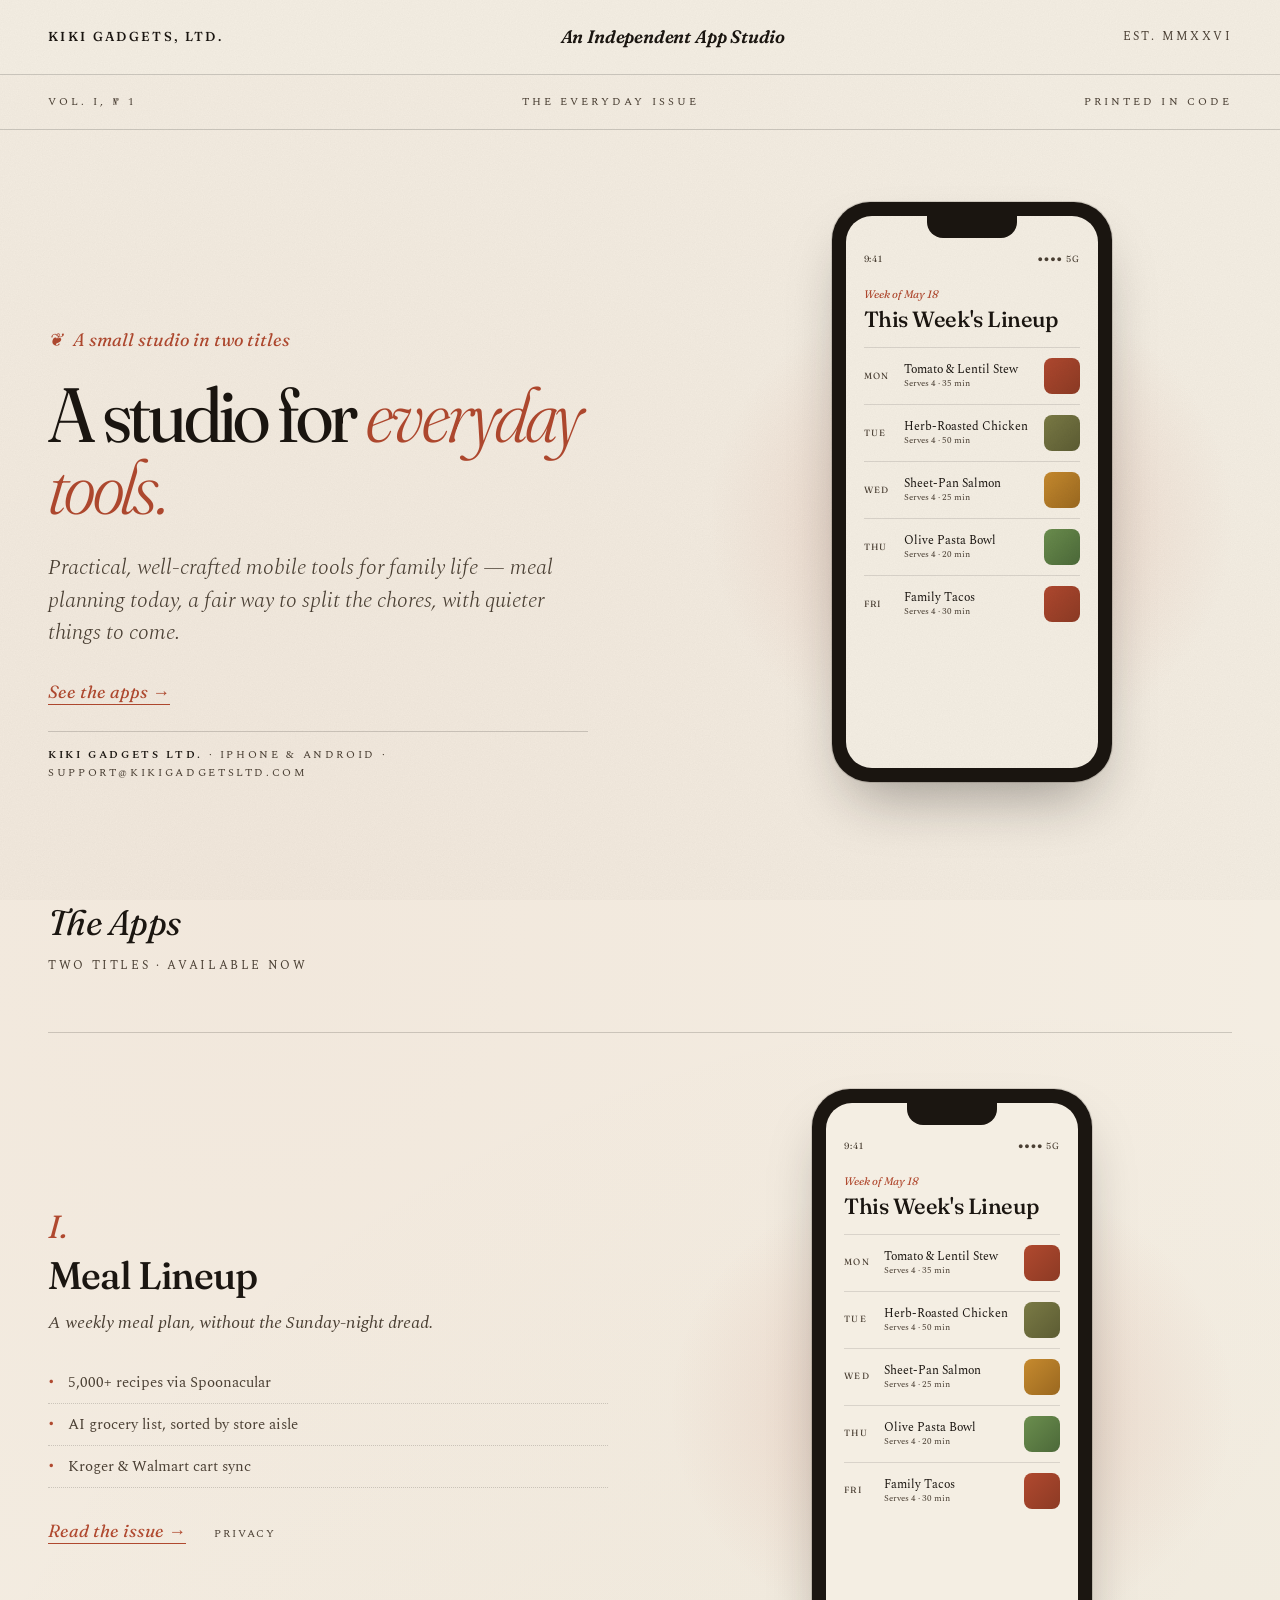
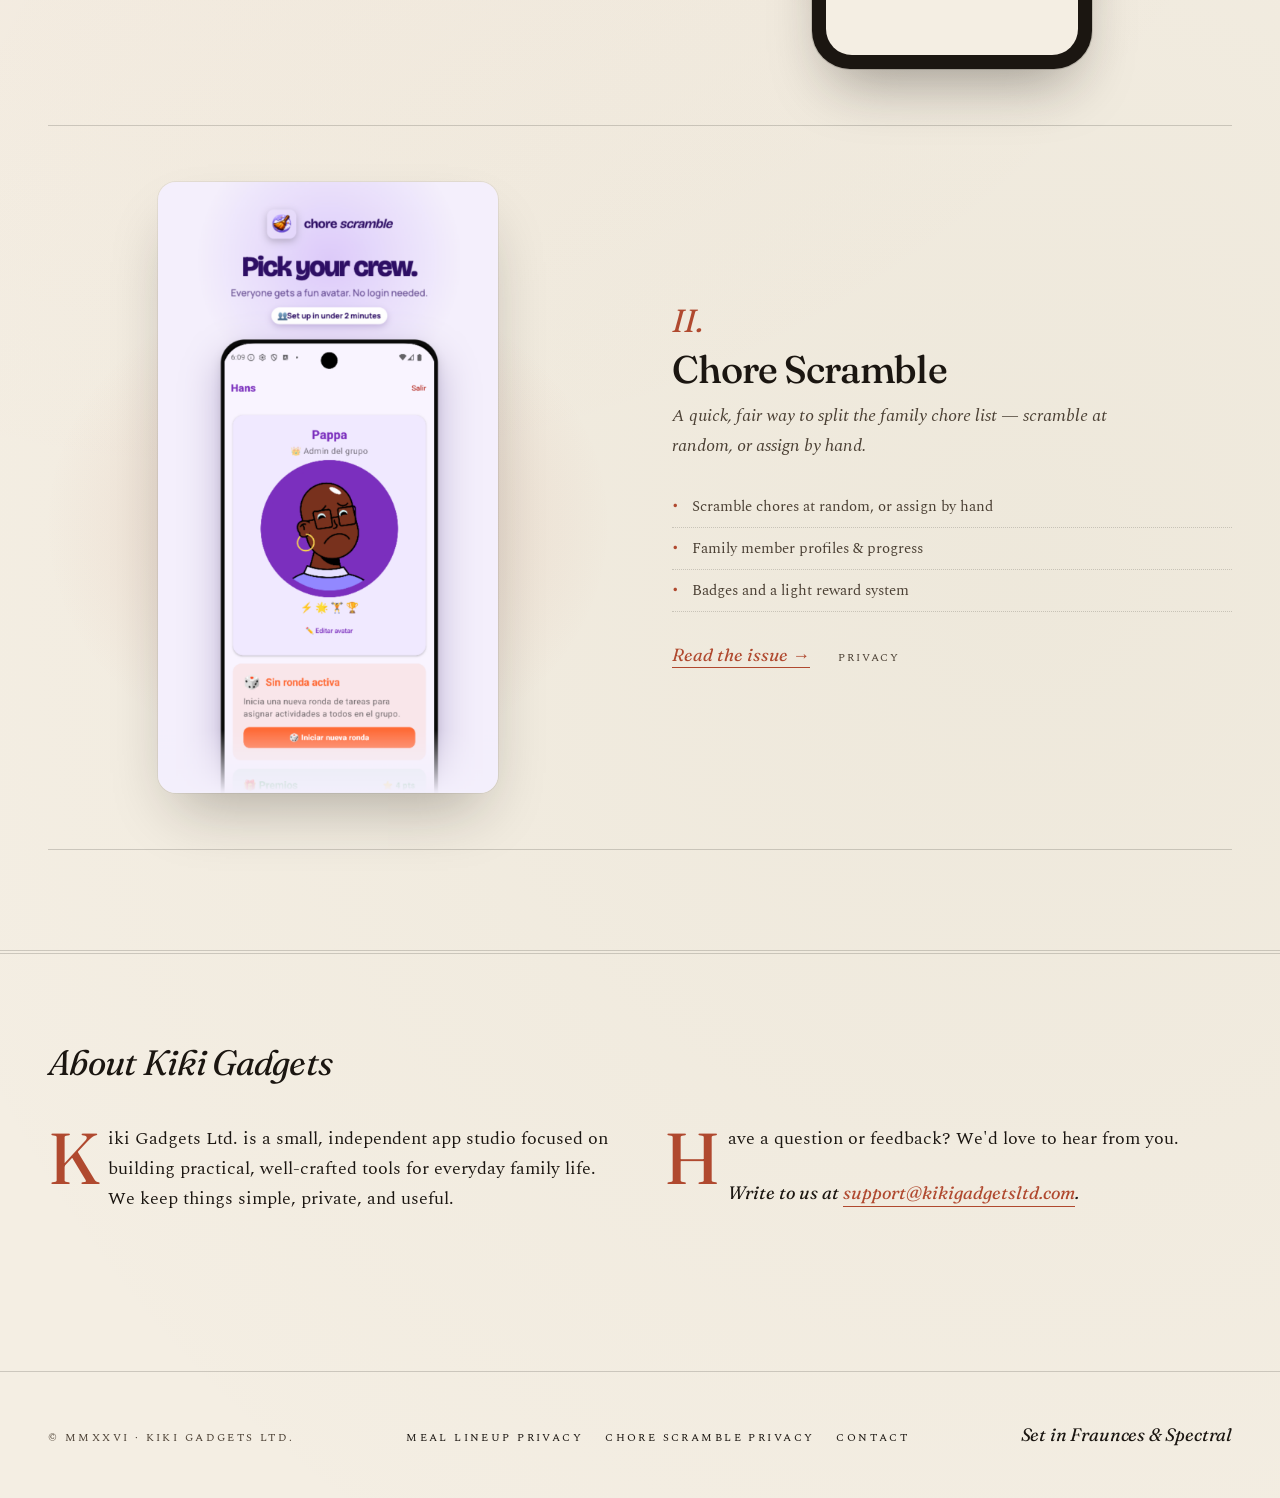
==== commit 9a958595: "Replace Chore Scramble wheel mockup with real screenshot There is no spin-the-wheel UI in the actual" ====
--- a/index.html
+++ b/index.html
@@ -27,7 +27,7 @@
   <div>
     <div class="kicker">A small studio in two titles</div>
     <h1 class="headline">A studio for <em>everyday tools.</em></h1>
-    <p class="deck">Practical, well-crafted mobile tools for family life — meal planning today, weekly chores by way of a spin-wheel, with quieter things to come.</p>
+    <p class="deck">Practical, well-crafted mobile tools for family life — meal planning today, a fair way to split the chores, with quieter things to come.</p>
     <a href="#apps" class="spread-readmore">See the apps →</a>
     <div class="byline"><strong>Kiki Gadgets Ltd.</strong> · iPhone &amp; Android · support@kikigadgetsltd.com</div>
   </div>
@@ -83,27 +83,15 @@
   </article>
 
   <article class="spread reverse">
-    <div class="phone-wrap">
-      <div class="phone">
-        <div class="phone-notch"></div>
-        <div class="phone-screen">
-          <div class="cs-status"><span>9:41</span><span>●●●● 5G</span></div>
-          <div class="cs-label">Saturday morning</div>
-          <div class="cs-title">Who's doing what?</div>
-          <div class="cs-wheel"><div class="cs-wheel-center">Spin</div></div>
-          <div class="cs-task"><div class="cs-tasker">Drew</div><div class="cs-tasktext">Vacuum the living room</div><div class="cs-check">✓</div></div>
-          <div class="cs-task"><div class="cs-tasker">Sam</div><div class="cs-tasktext">Take out the trash</div><div class="cs-check">✓</div></div>
-          <div class="cs-task"><div class="cs-tasker">Mia</div><div class="cs-tasktext">Load the dishwasher</div><div class="cs-check"></div></div>
-          <div class="cs-task"><div class="cs-tasker">Leo</div><div class="cs-tasktext">Sort the laundry</div><div class="cs-check"></div></div>
-        </div>
-      </div>
+    <div class="cs-marketing-wrap">
+      <img class="cs-marketing" src="assets/screenshots/chore-scramble.png" alt="Chore Scramble — pick your crew. Everyone gets a fun avatar, no login needed.">
     </div>
     <div class="spread-text">
       <div class="spread-num">II.</div>
       <h3 class="spread-name">Chore Scramble</h3>
-      <p class="spread-deck">Turn household chores into a game — assign, shuffle, and track for the whole family.</p>
+      <p class="spread-deck">A quick, fair way to split the family chore list — scramble at random, or assign by hand.</p>
       <ul class="spread-features">
-        <li>Random spin-the-wheel chore assignment</li>
+        <li>Scramble chores at random, or assign by hand</li>
         <li>Family member profiles &amp; progress</li>
         <li>Badges and a light reward system</li>
       </ul>
--- a/style.css
+++ b/style.css
@@ -148,42 +148,26 @@
 .ml-thumb.three { background: linear-gradient(135deg, #C68A2E 0%, #9A6820 100%); }
 .ml-thumb.four { background: linear-gradient(135deg, #6B8E4E 0%, #4C6939 100%); }
 
-/* Phone — Chore Scramble */
-.cs-status {
-  display: flex; justify-content: space-between;
-  font-family: 'Fraunces', serif;
-  font-size: 9px; letter-spacing: 0.1em;
-  color: var(--ink-soft); margin-bottom: 14px;
-}
-.cs-label { font-family: 'Fraunces', serif; font-style: italic; font-size: 11px; color: var(--terracotta); margin-bottom: 2px; }
-.cs-title { font-family: 'Fraunces', serif; font-weight: 500; font-size: 18px; line-height: 1.1; margin-bottom: 14px; letter-spacing: -0.02em; }
-.cs-wheel {
-  width: 180px; height: 180px;
-  border-radius: 50%;
-  margin: 0 auto 16px;
+/* Chore Scramble marketing image (replaces simulated phone mockup) */
+.cs-marketing {
+  display: block;
+  width: 100%;
+  max-width: 340px;
+  height: auto;
+  margin: 0 auto;
+  border-radius: 18px;
+  box-shadow: 0 30px 60px -20px rgba(27,22,17,0.32), 0 0 0 1px rgba(27,22,17,0.06);
+}
+.cs-marketing-wrap {
   position: relative;
-  background: conic-gradient(var(--terracotta) 0 25%, var(--olive) 25% 50%, #C68A2E 50% 75%, #6B8E4E 75% 100%);
-  box-shadow: 0 0 0 6px var(--paper), 0 0 0 7px var(--ink);
-}
-.cs-wheel::after {
-  content: ""; position: absolute;
-  top: -10px; left: 50%; transform: translateX(-50%);
-  border-left: 8px solid transparent;
-  border-right: 8px solid transparent;
-  border-top: 14px solid var(--ink);
-}
-.cs-wheel-center {
-  position: absolute; inset: 0;
-  display: flex; align-items: center; justify-content: center;
-  font-family: 'Fraunces', serif; font-style: italic;
-  font-size: 13px; color: var(--paper);
-  text-shadow: 0 1px 2px rgba(0,0,0,0.3);
-  letter-spacing: -0.01em;
-}
-.cs-task { border-top: 1px solid rgba(27,22,17,0.12); padding: 7px 0; display: flex; gap: 8px; align-items: center; }
-.cs-tasker { font-family: 'Fraunces', serif; font-style: italic; font-size: 11px; color: var(--terracotta); width: 56px; flex-shrink: 0; }
-.cs-tasktext { font-family: 'Spectral', serif; font-size: 11px; flex: 1; line-height: 1.3; }
-.cs-check { font-family: 'Fraunces', serif; font-size: 13px; color: var(--olive); }
+  display: flex; justify-content: center; align-items: flex-end;
+}
+.cs-marketing-wrap::before {
+  content: ""; position: absolute; inset: 12% -5% 0 -5%;
+  background: radial-gradient(ellipse at center, rgba(176,73,47,0.16) 0%, transparent 65%);
+  z-index: 0;
+}
+.cs-marketing { position: relative; z-index: 1; }
 
 /* ---- Drop cap intro ---- */
 .intro-section {
@@ -417,8 +401,7 @@
 .privacy a:hover { border-color: var(--terracotta); }
 .privacy hr { border: none; border-top: 1px solid var(--rule); margin: 40px 0; }
 .privacy strong { font-weight: 600; color: var(--ink); }
-.privacy > p:first-of-type::first-letter,
-.privacy-intro::first-letter {
+.privacy .effective + p::first-letter {
   font-family: 'Fraunces', serif;
   font-size: 4.2em; float: left; line-height: 0.85;
   margin: 6px 10px -4px 0; color: var(--terracotta);
